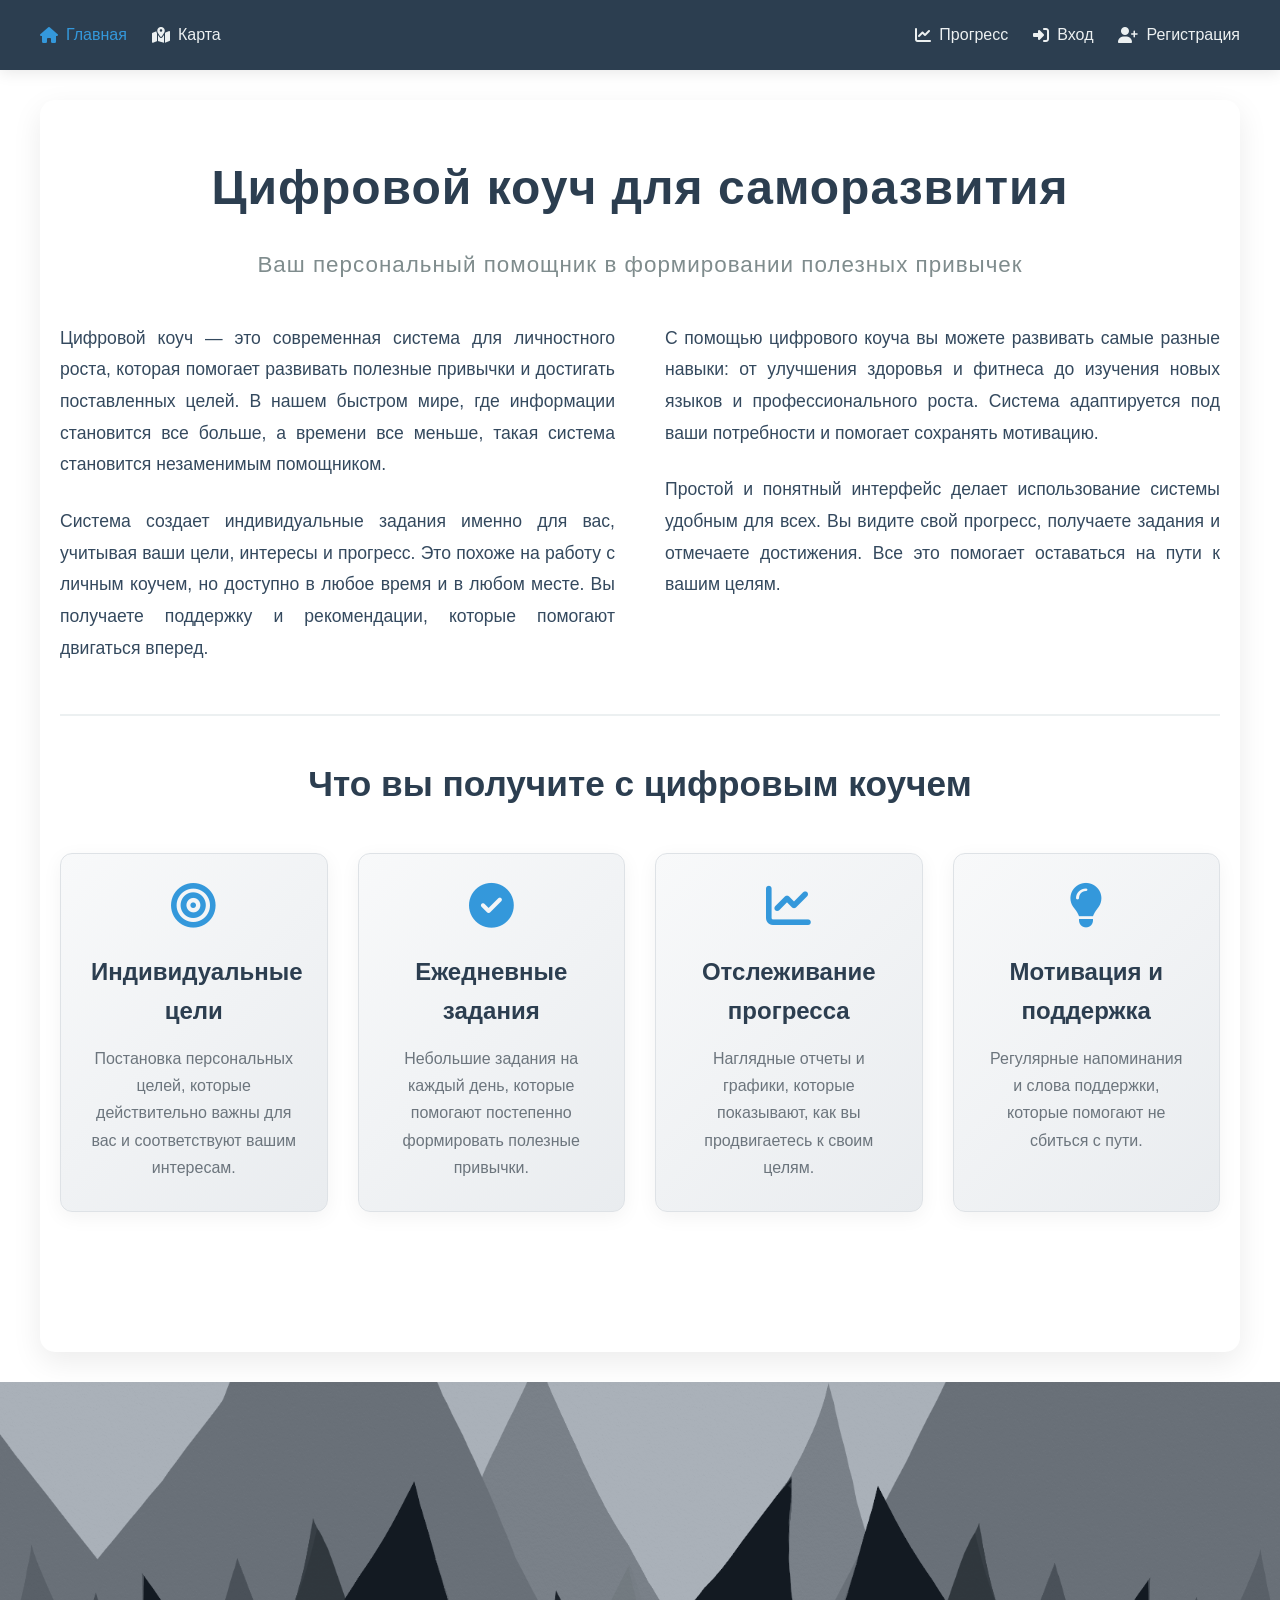
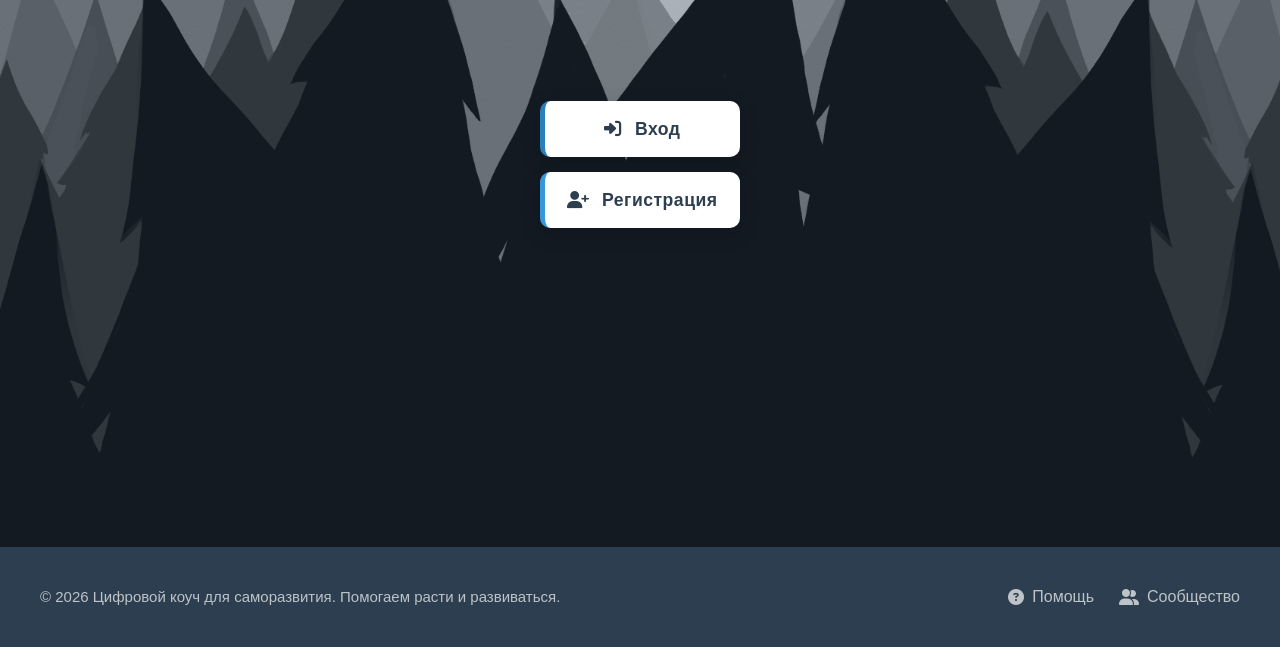
==== index.html @ 69371a03 "Add files via upload ну теперь работает наверное" ====
<!DOCTYPE html>
<html lang="ru">
<head>
    <meta charset="UTF-8">
    <meta name="viewport" content="width=device-width, initial-scale=1.0">
    <title>Цифровой коуч для саморазвития</title>
    <link rel="stylesheet" href="style.css">
    <link rel="stylesheet" href="https://cdnjs.cloudflare.com/ajax/libs/font-awesome/6.4.0/css/all.min.css">
</head>
<body>
    <header class="header">
        <nav class="nav">
            <div class="nav-left">
                <a href="index.html" class="active"><i class="fas fa-home"></i> Главная</a>
                <a href="locations.html"><i class="fas fa-map-marked-alt"></i> Карта</a>
            </div>
            <div class="nav-right" id="navRight"></div>
        </nav>
    </header>

    <main class="main-content">
        <section class="text-section">
            <h1 class="title">Цифровой коуч для саморазвития</h1>
            <p class="subtitle">Ваш персональный помощник в формировании полезных привычек</p>
            
            <div class="text-content">
                <p>Цифровой коуч — это современная система для личностного роста, которая помогает развивать полезные привычки и достигать поставленных целей. В нашем быстром мире, где информации становится все больше, а времени все меньше, такая система становится незаменимым помощником.</p>
                <p>Система создает индивидуальные задания именно для вас, учитывая ваши цели, интересы и прогресс. Это похоже на работу с личным коучем, но доступно в любое время и в любом месте. Вы получаете поддержку и рекомендации, которые помогают двигаться вперед.</p>
                <p>С помощью цифрового коуча вы можете развивать самые разные навыки: от улучшения здоровья и фитнеса до изучения новых языков и профессионального роста. Система адаптируется под ваши потребности и помогает сохранять мотивацию.</p>
                <p>Простой и понятный интерфейс делает использование системы удобным для всех. Вы видите свой прогресс, получаете задания и отмечаете достижения. Все это помогает оставаться на пути к вашим целям.</p>
            </div>
        </section>
        
        <section class="additional-section">
            <h2>Что вы получите с цифровым коучем</h2>
            <div class="features-grid">
                <div class="feature">
                    <i class="fas fa-bullseye"></i>
                    <h3>Индивидуальные цели</h3>
                    <p>Постановка персональных целей, которые действительно важны для вас и соответствуют вашим интересам.</p>
                </div>
                <div class="feature">
                    <i class="fas fa-check-circle"></i>
                    <h3>Ежедневные задания</h3>
                    <p>Небольшие задания на каждый день, которые помогают постепенно формировать полезные привычки.</p>
                </div>
                <div class="feature">
                    <i class="fas fa-chart-line"></i>
                    <h3>Отслеживание прогресса</h3>
                    <p>Наглядные отчеты и графики, которые показывают, как вы продвигаетесь к своим целям.</p>
                </div>
                <div class="feature">
                    <i class="fas fa-lightbulb"></i>
                    <h3>Мотивация и поддержка</h3>
                    <p>Регулярные напоминания и слова поддержки, которые помогают не сбиться с пути.</p>
                </div>
            </div>
        </section>
    </main>

    <div class="full-image" id="fullImage">
        <div class="image-overlay"></div>
        <div class="auth-buttons">
            <a href="login.html" id="loginBtn" class="auth-btn login-btn">
                <i class="fas fa-sign-in-alt"></i> Вход
            </a>
            <a href="register.html" id="registerBtn" class="auth-btn register-btn">
                <i class="fas fa-user-plus"></i> Регистрация
            </a>
        </div>
    </div>

    <footer class="footer">
        <div class="footer-content">
            <div class="footer-left">
                <span>© 2026 Цифровой коуч для саморазвития. Помогаем расти и развиваться.</span>
            </div>
            <div class="footer-right">
                <a href="#"><i class="fas fa-question-circle"></i> Помощь</a>
                <a href="#"><i class="fas fa-user-friends"></i> Сообщество</a>
            </div>
        </div>
    </footer>

    <script src="script.js"></script>
</body>
</html>
---- style.css ----
/* Общие стили */
* {
    margin: 0;
    padding: 0;
    box-sizing: border-box;
    font-family: 'Segoe UI', Tahoma, Geneva, Verdana, sans-serif;
}

body {
    color: #333;
    line-height: 1.6;
    overflow-x: hidden;
    min-height: 100vh;
    display: flex;
    flex-direction: column;
}

/* Шапка */
.header {
    background-color: #2c3e50;
    color: white;
    padding: 0 20px;
    height: 70px;
    box-shadow: 0 2px 15px rgba(0, 0, 0, 0.1);
    position: relative;
    z-index: 100;
}

.nav {
    display: flex;
    justify-content: space-between;
    align-items: center;
    height: 100%;
    max-width: 1200px;
    margin: 0 auto;
}

.nav-left, .nav-right {
    display: flex;
    gap: 25px;
}

.nav a {
    color: #ecf0f1;
    text-decoration: none;
    font-size: 16px;
    transition: color 0.3s;
    display: flex;
    align-items: center;
    gap: 8px;
}

.nav a:hover {
    color: #3498db;
}

.nav a.active {
    color: #3498db;
}

/* Основной контент */
.main-content {
    padding: 50px 20px;
    max-width: 1200px;
    margin: 0 auto;
    background-color: white;
    border-radius: 15px;
    box-shadow: 0 10px 30px rgba(0, 0, 0, 0.08);
    margin-top: 30px;
    margin-bottom: 30px;
    position: relative;
    z-index: 10;
    flex: 1 0 auto;
}

.text-section {
    text-align: center;
    margin-bottom: 50px;
}

.title {
    font-size: 3rem;
    color: #2c3e50;
    margin-bottom: 20px;
    letter-spacing: 1px;
}

.subtitle {
    font-size: 1.4rem;
    color: #7f8c8d;
    margin-bottom: 40px;
    font-weight: 300;
    letter-spacing: 1px;
}

.text-content {
    text-align: left;
    column-count: 2;
    column-gap: 50px;
    line-height: 1.8;
}

.text-content p {
    margin-bottom: 25px;
    font-size: 1.1rem;
    color: #34495e;
    text-align: justify;
}

/* Дополнительный раздел */
.additional-section {
    padding: 40px 0;
    border-top: 2px solid #ecf0f1;
}

.additional-section h2 {
    font-size: 2.2rem;
    color: #2c3e50;
    margin-bottom: 40px;
    text-align: center;
}

.features-grid {
    display: grid;
    grid-template-columns: repeat(auto-fit, minmax(250px, 1fr));
    gap: 30px;
    margin-bottom: 50px;
}

.feature {
    background: linear-gradient(135deg, #f8f9fa 0%, #e9ecef 100%);
    padding: 30px;
    border-radius: 12px;
    text-align: center;
    box-shadow: 0 5px 20px rgba(0, 0, 0, 0.05);
    transition: all 0.3s ease;
    border: 1px solid #dee2e6;
}

.feature:hover {
    transform: translateY(-8px);
    box-shadow: 0 12px 30px rgba(0, 0, 0, 0.1);
    border-color: #3498db;
}

.feature i {
    font-size: 2.8rem;
    color: #3498db;
    margin-bottom: 25px;
}

.feature h3 {
    font-size: 1.5rem;
    color: #2c3e50;
    margin-bottom: 15px;
}

.feature p {
    color: #6c757d;
    line-height: 1.7;
}

/* Изображение */
.full-image {
    height: 85vh;
    min-height: 600px;
    margin-top: 0;
    background-size: cover;
    background-position: center;
    background-repeat: no-repeat;
    position: relative;
    display: flex;
    justify-content: center;
    align-items: center;
    flex: 0 0 auto;
    transition: opacity 0.5s ease, filter 0.3s ease;
}

.image-overlay {
    position: absolute;
    top: 0;
    left: 0;
    width: 100%;
    height: 100%;
    background: rgba(44, 62, 80, 0.4);
}

/* Кнопки авторизации */
.auth-buttons {
    position: relative;
    z-index: 20;
    display: flex;
    flex-direction: column;
    gap: 15px;
    align-items: center;
    padding: 20px;
}

.auth-buttons a {
    text-decoration: none;
    display: flex;
    align-items: center;
    justify-content: center;
}

.auth-btn {
    padding: 14px 40px;
    font-size: 1.1rem;
    font-weight: 600;
    border: none;
    border-radius: 10px;
    cursor: pointer;
    transition: all 0.3s ease;
    display: flex;
    align-items: center;
    justify-content: center;
    gap: 12px;
    width: 200px;
    background-color: white;
    color: #2c3e50;
    box-shadow: 0 6px 20px rgba(0, 0, 0, 0.15);
    letter-spacing: 0.5px;
    text-decoration: none;
}

.auth-btn:hover {
    transform: translateY(-5px);
    box-shadow: 0 10px 25px rgba(0, 0, 0, 0.2);
    background-color: #f8f9fa;
}

.auth-btn:active {
    transform: translateY(-2px);
}

.auth-btn i {
    font-size: 1.1rem;
}

.login-btn {
    border-left: 5px solid #2980b9;
}

.register-btn {
    border-left: 5px solid #3498db;
}

/* Подвал */
.footer {
    background-color: #2c3e50;
    color: #ecf0f1;
    padding: 25px 20px;
    min-height: 100px;
    display: flex;
    align-items: center;
    flex-shrink: 0;
    width: 100%;
    margin-top: auto;
}

.footer-content {
    display: flex;
    justify-content: space-between;
    align-items: center;
    max-width: 1200px;
    width: 100%;
    margin: 0 auto;
}

.footer-left span {
    font-size: 15px;
    color: #bdc3c7;
}

.footer-right {
    display: flex;
    gap: 25px;
}

.footer-right a {
    color: #bdc3c7;
    font-size: 16px;
    text-decoration: none;
    transition: color 0.3s;
    display: flex;
    align-items: center;
    gap: 8px;
}

.footer-right a:hover {
    color: #3498db;
}

/* Адаптивность */
@media (max-width: 768px) {
    body {
        min-height: 100vh;
    }
    
    .text-content {
        column-count: 1;
    }
    
    .title {
        font-size: 2.2rem;
    }
    
    .subtitle {
        font-size: 1.2rem;
    }
    
    .main-content {
        padding: 30px 15px;
        margin-top: 20px;
        margin-bottom: 20px;
    }
    
    .auth-btn {
        width: 180px;
        padding: 12px 30px;
    }
    
    .nav-left, .nav-right {
        gap: 15px;
    }
    
    .nav a span {
        display: none;
    }
    
    .nav a i {
        font-size: 18px;
    }
    
    .full-image {
        height: 70vh;
        min-height: 500px;
    }
    
    .features-grid {
        grid-template-columns: 1fr;
        gap: 20px;
    }
    
    .additional-section h2 {
        font-size: 1.8rem;
    }
    
    .footer-right {
        display: none;
    }
    
    .footer-content {
        justify-content: center;
        text-align: center;
    }
    
    .footer {
        padding: 20px 15px;
        min-height: 80px;
    }
}

@media (max-width: 480px) {
    .full-image {
        height: 60vh;
        min-height: 400px;
    }
    
    .footer {
        min-height: 70px;
        padding: 15px 10px;
    }
    
    .auth-buttons {
        gap: 12px;
    }
    
    .title {
        font-size: 1.9rem;
    }
    
    .subtitle {
        font-size: 1.1rem;
    }
}

/* Дополнительные стили для карты и навигации */
.nav-left a i.fa-map-marked-alt {
    color: inherit;
}

.map-preview {
    text-align: center;
    margin: 40px 0;
}

.map-preview img {
    max-width: 100%;
    border-radius: 15px;
    box-shadow: 0 10px 30px rgba(0, 0, 0, 0.1);
    border: 3px solid white;
}

.location-btn {
    display: inline-flex;
    align-items: center;
    justify-content: center;
    gap: 10px;
    padding: 12px 25px;
    background: linear-gradient(to right, #27ae60, #2ecc71);
    color: white;
    text-decoration: none;
    border-radius: 30px;
    font-weight: 600;
    transition: all 0.3s ease;
    border: none;
    cursor: pointer;
    box-shadow: 0 5px 15px rgba(46, 204, 113, 0.3);
}

.location-btn:hover {
    transform: translateY(-3px);
    box-shadow: 0 8px 25px rgba(46, 204, 113, 0.4);
}

.location-btn i {
    font-size: 1.1rem;
}
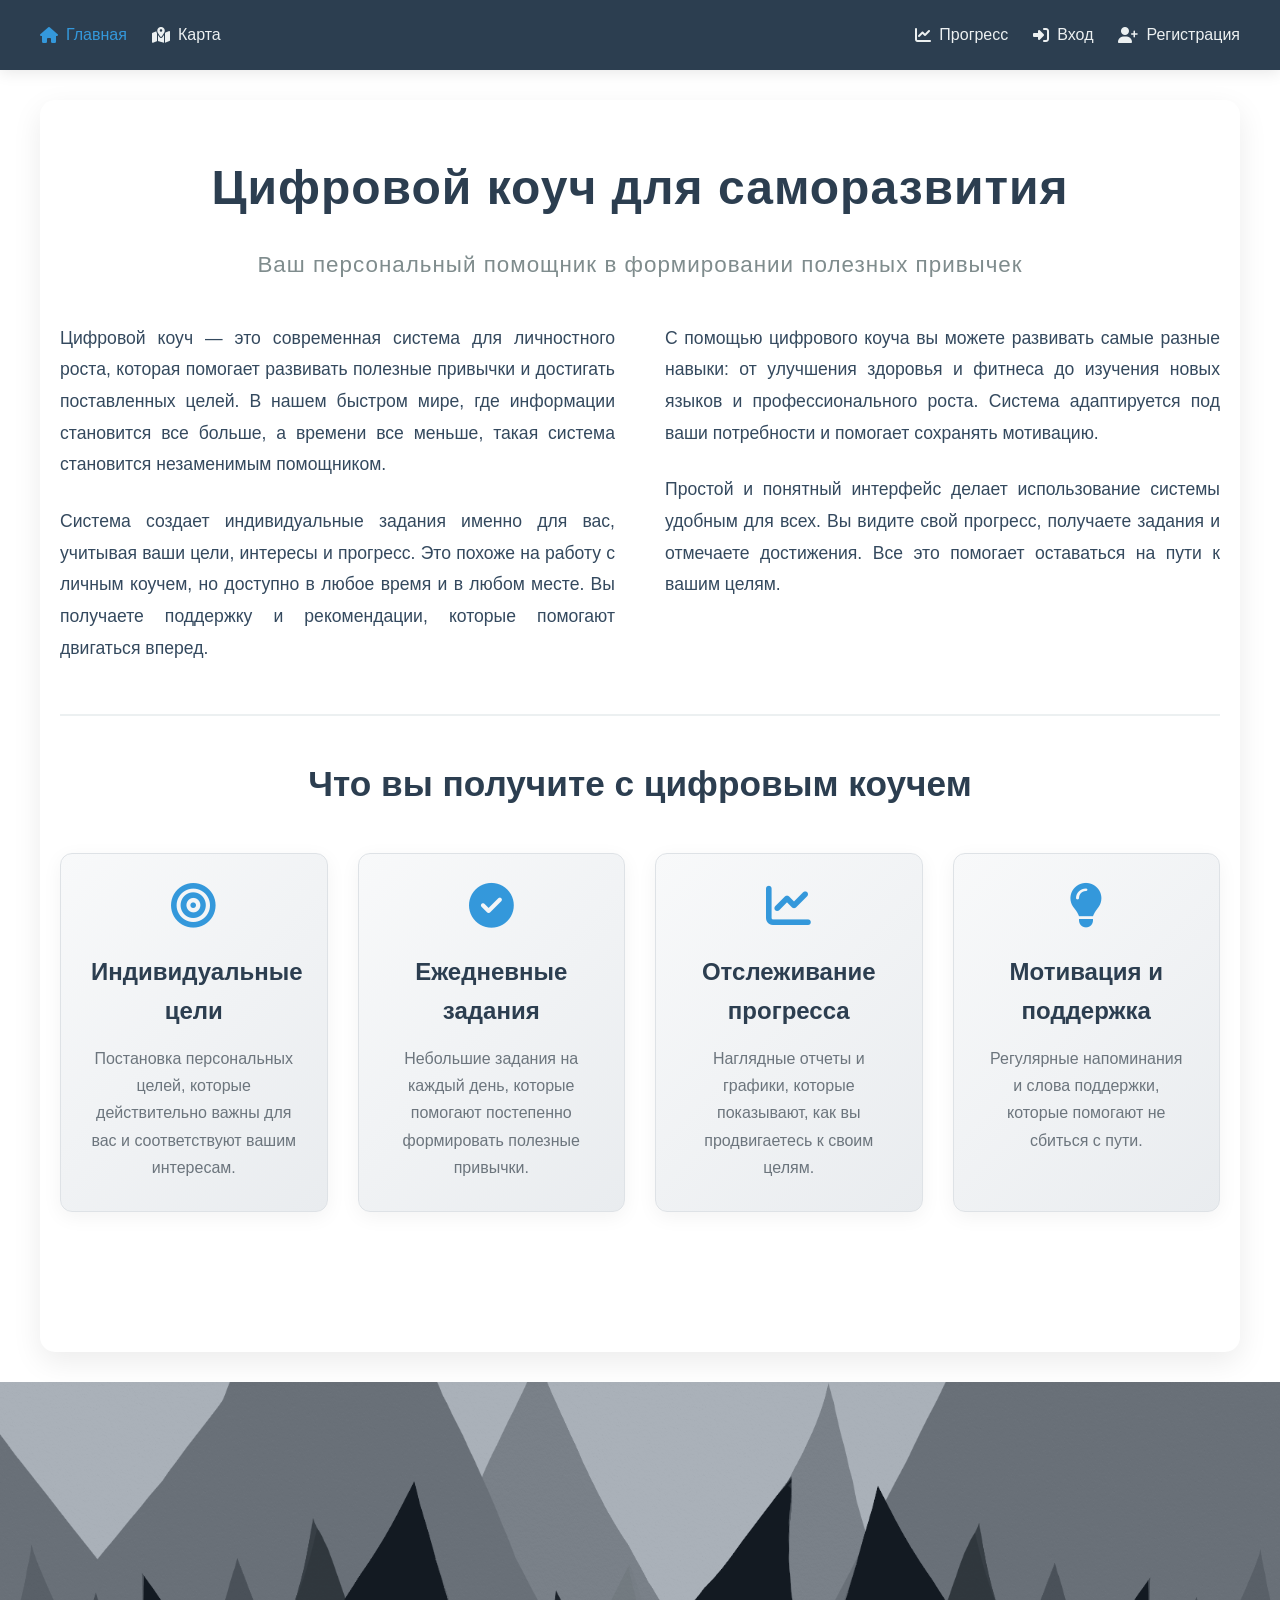
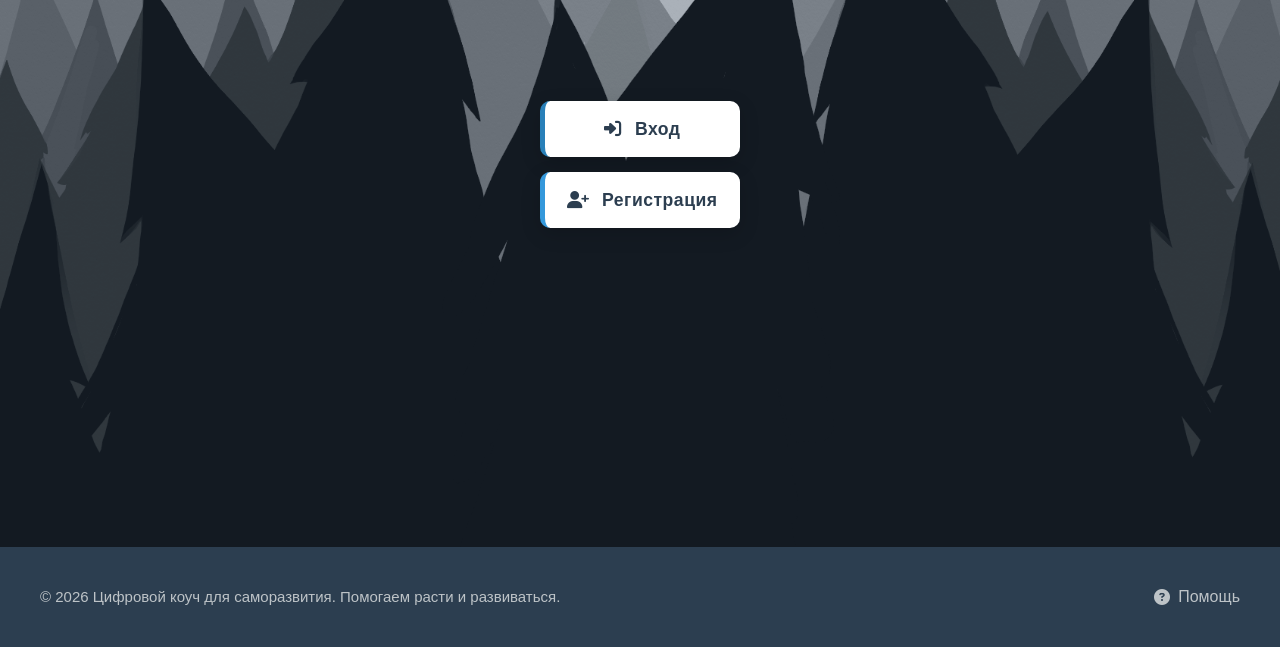
==== commit 0b4b5474: "Update index.html" ====
--- a/index.html
+++ b/index.html
@@ -77,11 +77,11 @@
             </div>
             <div class="footer-right">
                 <a href="#"><i class="fas fa-question-circle"></i> Помощь</a>
-                <a href="#"><i class="fas fa-user-friends"></i> Сообщество</a>
             </div>
         </div>
     </footer>
 
     <script src="script.js"></script>
 </body>
-</html>+
+</html>
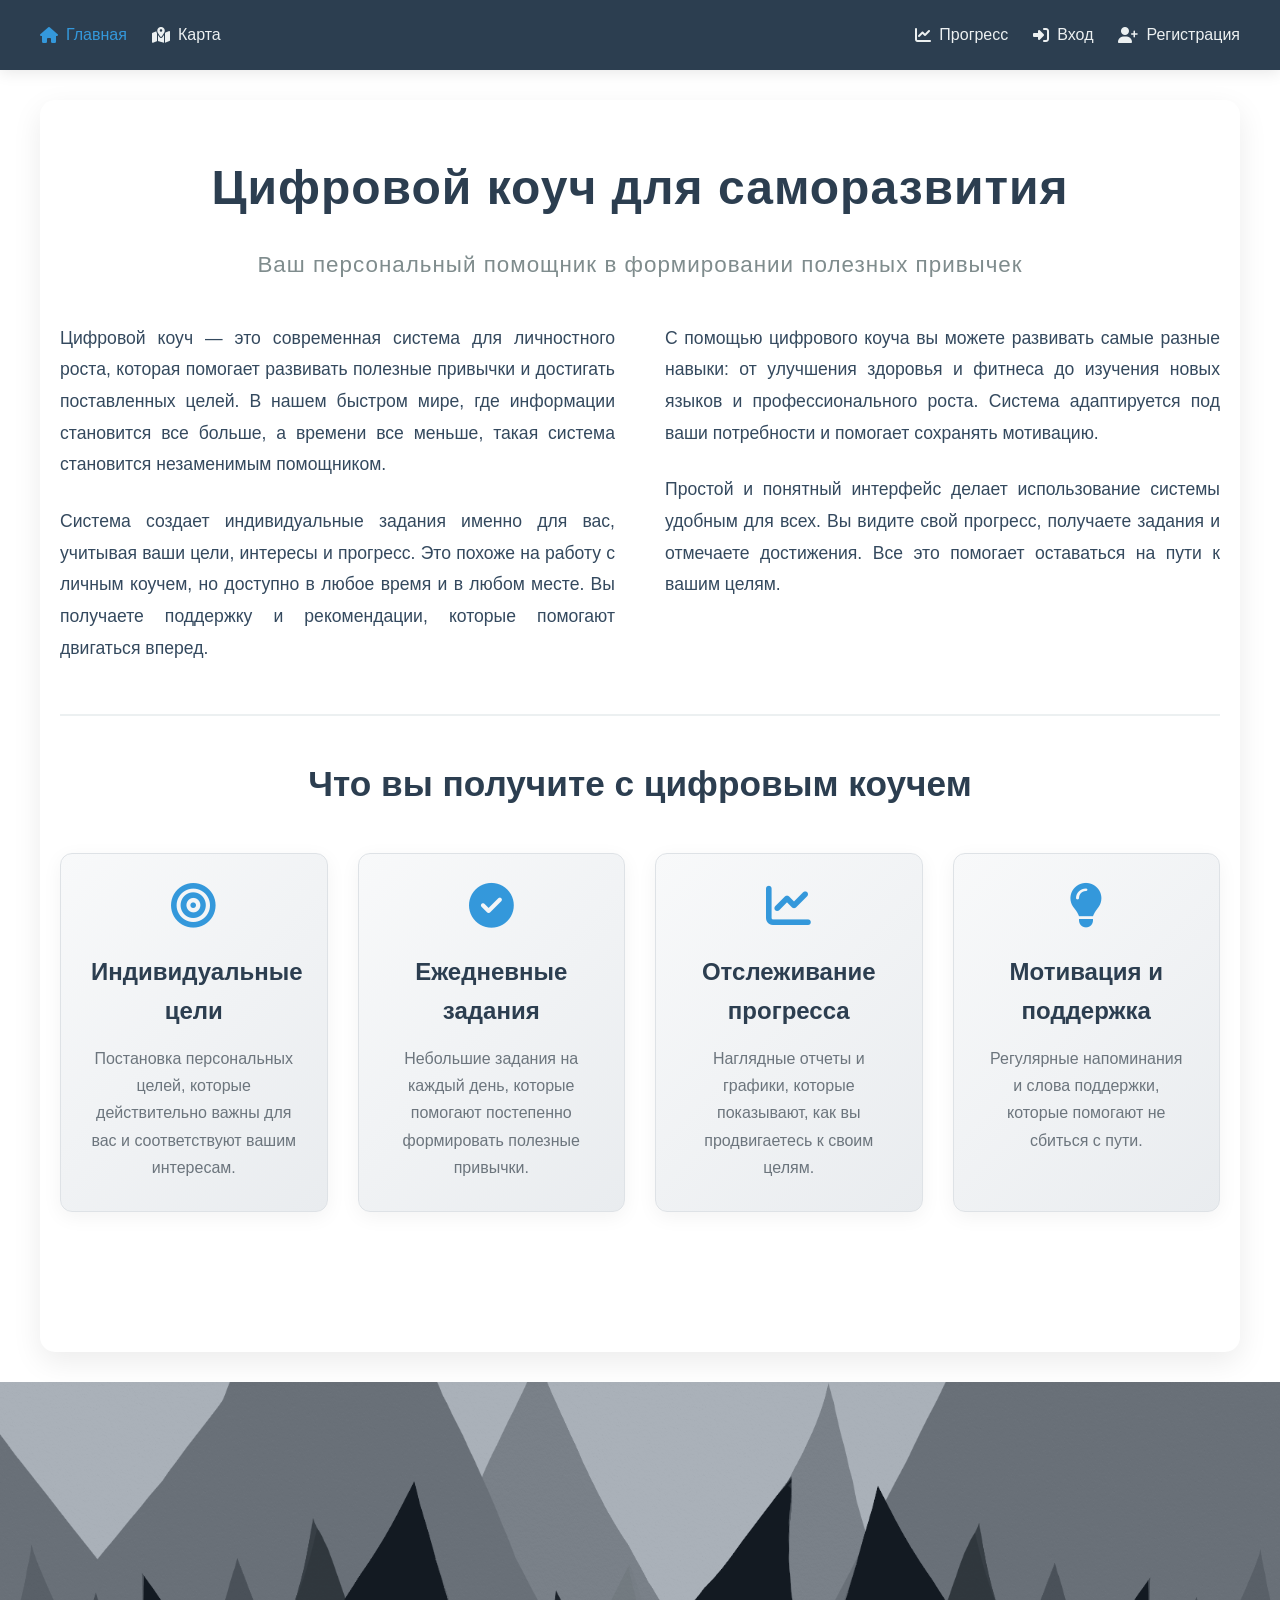
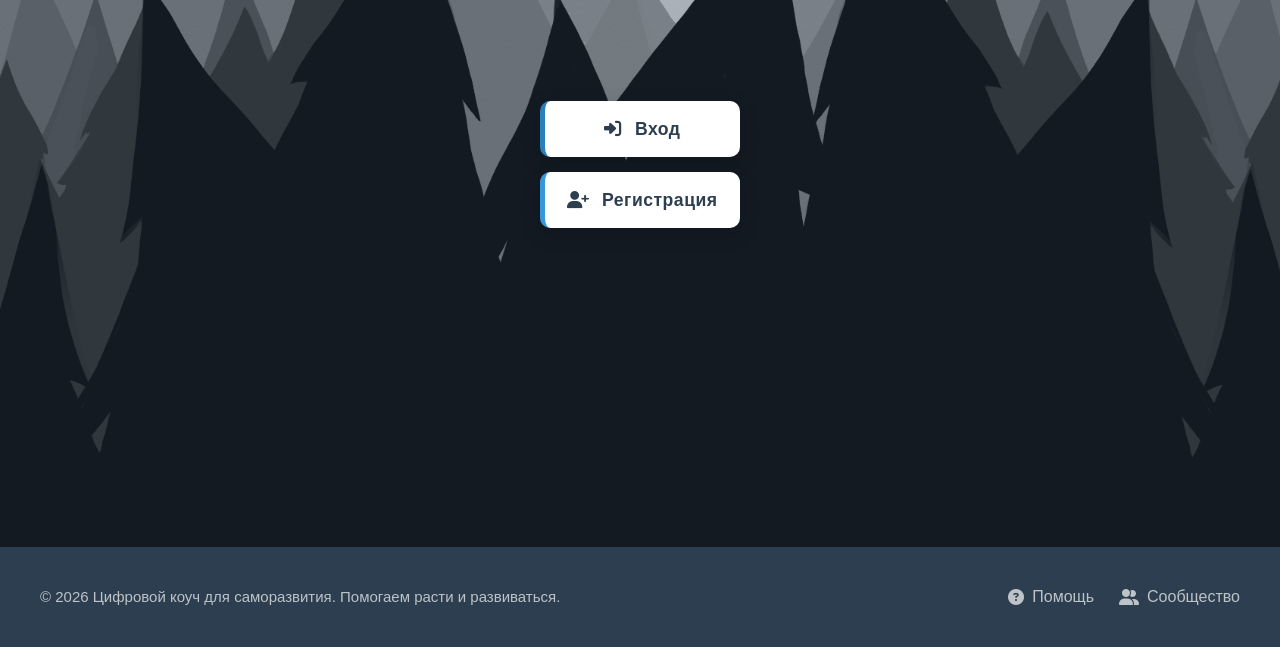
==== commit ffc6bb4e: "Update index.html" ====
--- a/index.html
+++ b/index.html
@@ -77,11 +77,49 @@
             </div>
             <div class="footer-right">
                 <a href="#"><i class="fas fa-question-circle"></i> Помощь</a>
+                <a href="#"><i class="fas fa-user-friends"></i> Сообщество</a>
             </div>
         </div>
     </footer>
 
     <script src="script.js"></script>
+    
+    <!-- Скрипт для скрытия фона и кнопок у авторизованных пользователей -->
+    <script>
+        document.addEventListener('DOMContentLoaded', function() {
+            const token = localStorage.getItem('token');
+            const fullImage = document.getElementById('fullImage');
+            const authButtons = document.querySelector('.auth-buttons');
+            
+            if (token) {
+                // Скрываем блок с фоном и кнопками
+                if (fullImage) fullImage.style.display = 'none';
+                
+                // Добавляем приветственное сообщение
+                const mainContent = document.querySelector('.main-content');
+                if (mainContent) {
+                    // Проверим, не добавлено ли уже сообщение (чтобы не дублировать)
+                    if (!document.querySelector('.welcome-message')) {
+                        const welcomeDiv = document.createElement('div');
+                        welcomeDiv.className = 'welcome-message';
+                        welcomeDiv.style.textAlign = 'center';
+                        welcomeDiv.style.marginTop = '30px';
+                        welcomeDiv.style.padding = '20px';
+                        welcomeDiv.style.backgroundColor = '#f0f8ff';
+                        welcomeDiv.style.borderRadius = '10px';
+                        welcomeDiv.style.border = '1px solid #3498db';
+                        welcomeDiv.innerHTML = `
+                            <h2 style="color: #2c3e50; margin-bottom: 10px;">С возвращением!</h2>
+                            <p style="font-size: 1.1rem;">Вы уже вошли в систему. Перейдите к <a href="locations.html" style="color: #3498db; text-decoration: none; font-weight: bold;">карте заданий</a> или в <a href="profile.html" style="color: #3498db; text-decoration: none; font-weight: bold;">профиль</a>.</p>
+                        `;
+                        mainContent.appendChild(welcomeDiv);
+                    }
+                }
+            } else {
+                // Если не залогинен – показываем фон (на случай, если был скрыт)
+                if (fullImage) fullImage.style.display = 'flex';
+            }
+        });
+    </script>
 </body>
-
 </html>
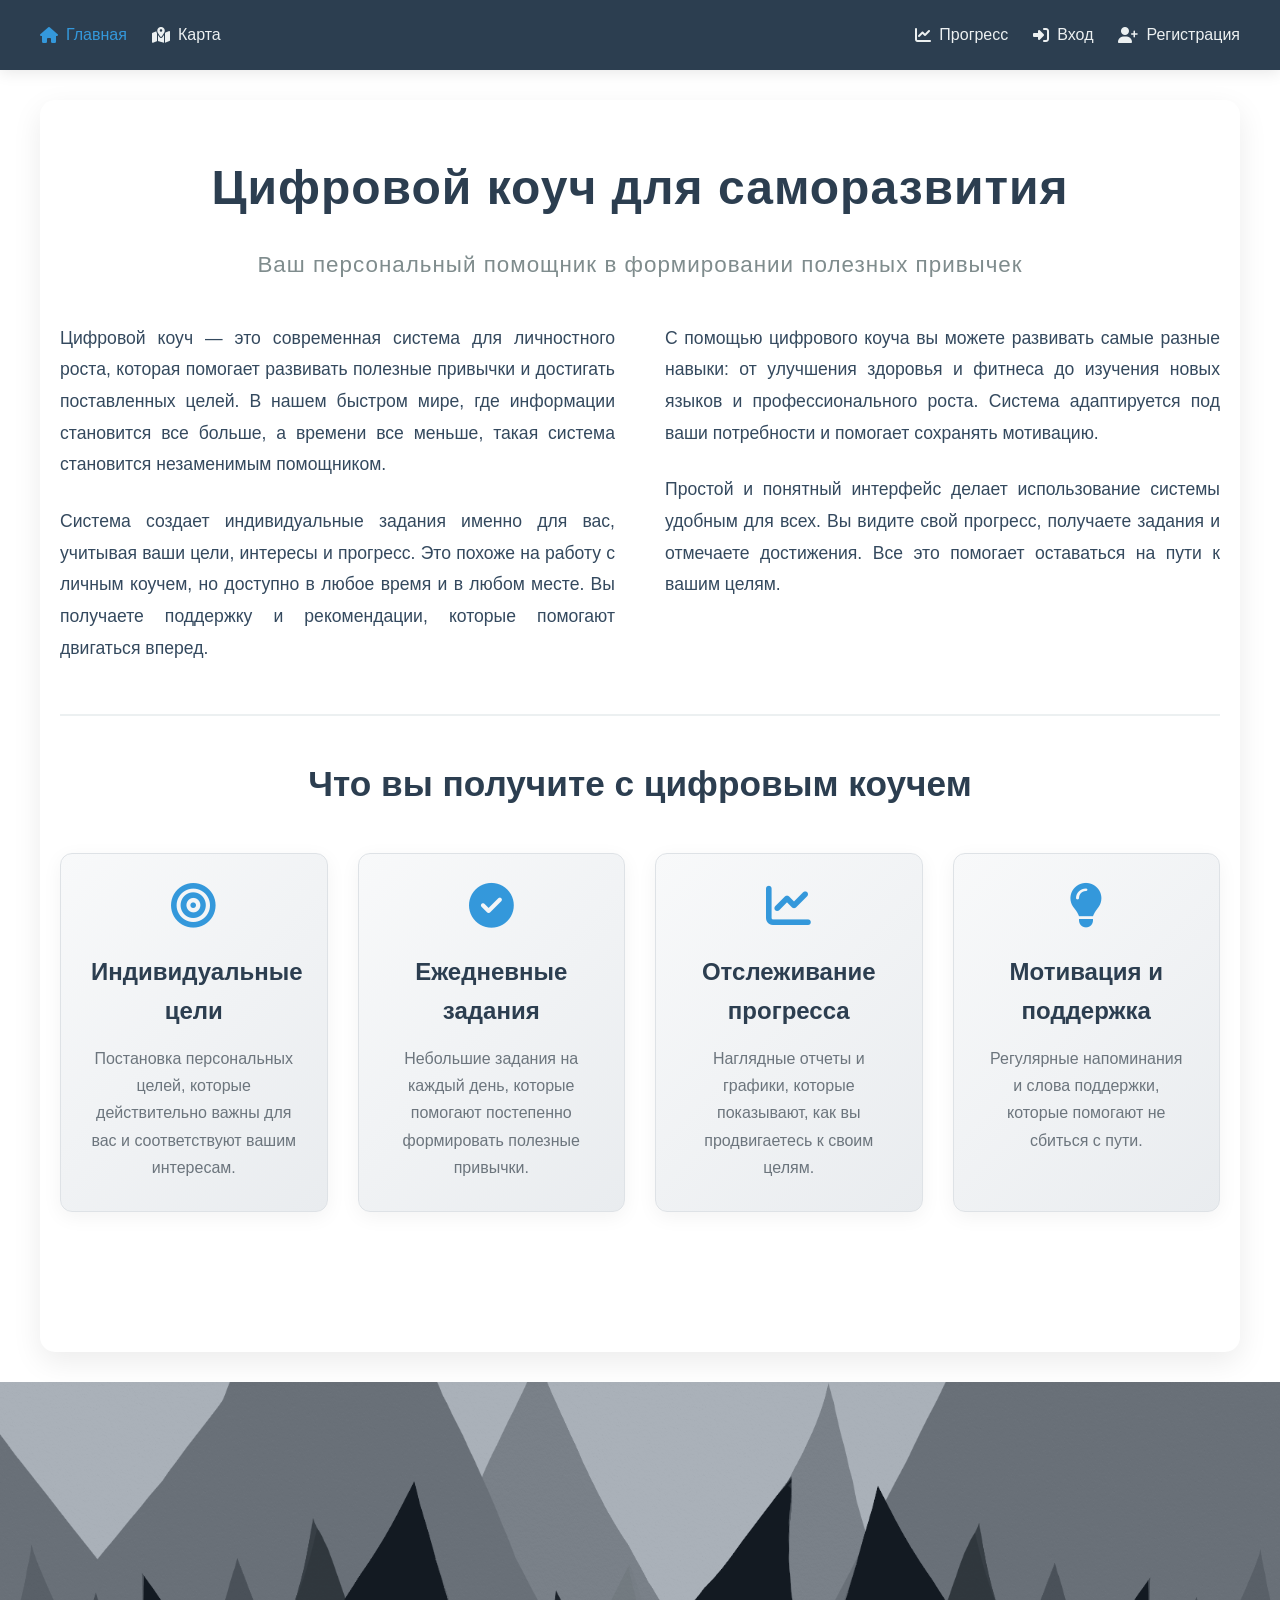
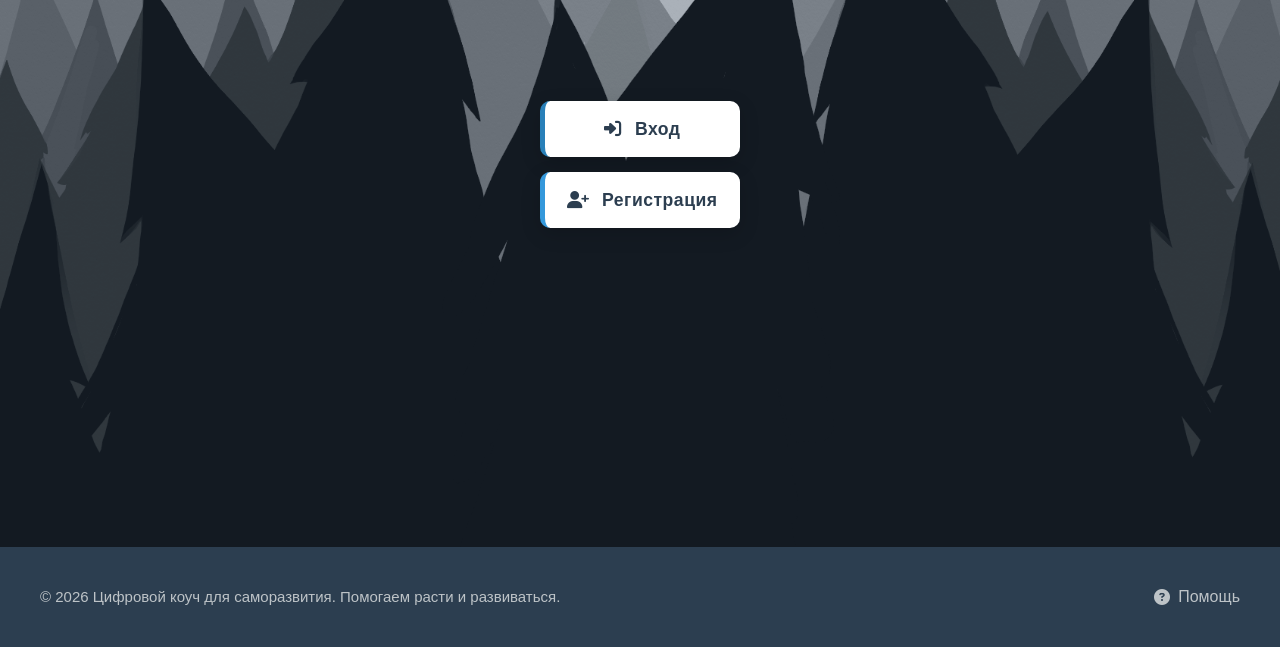
==== commit 5fabc658: "Update index.html" ====
--- a/index.html
+++ b/index.html
@@ -77,7 +77,6 @@
             </div>
             <div class="footer-right">
                 <a href="#"><i class="fas fa-question-circle"></i> Помощь</a>
-                <a href="#"><i class="fas fa-user-friends"></i> Сообщество</a>
             </div>
         </div>
     </footer>
@@ -123,3 +122,4 @@
     </script>
 </body>
 </html>
+
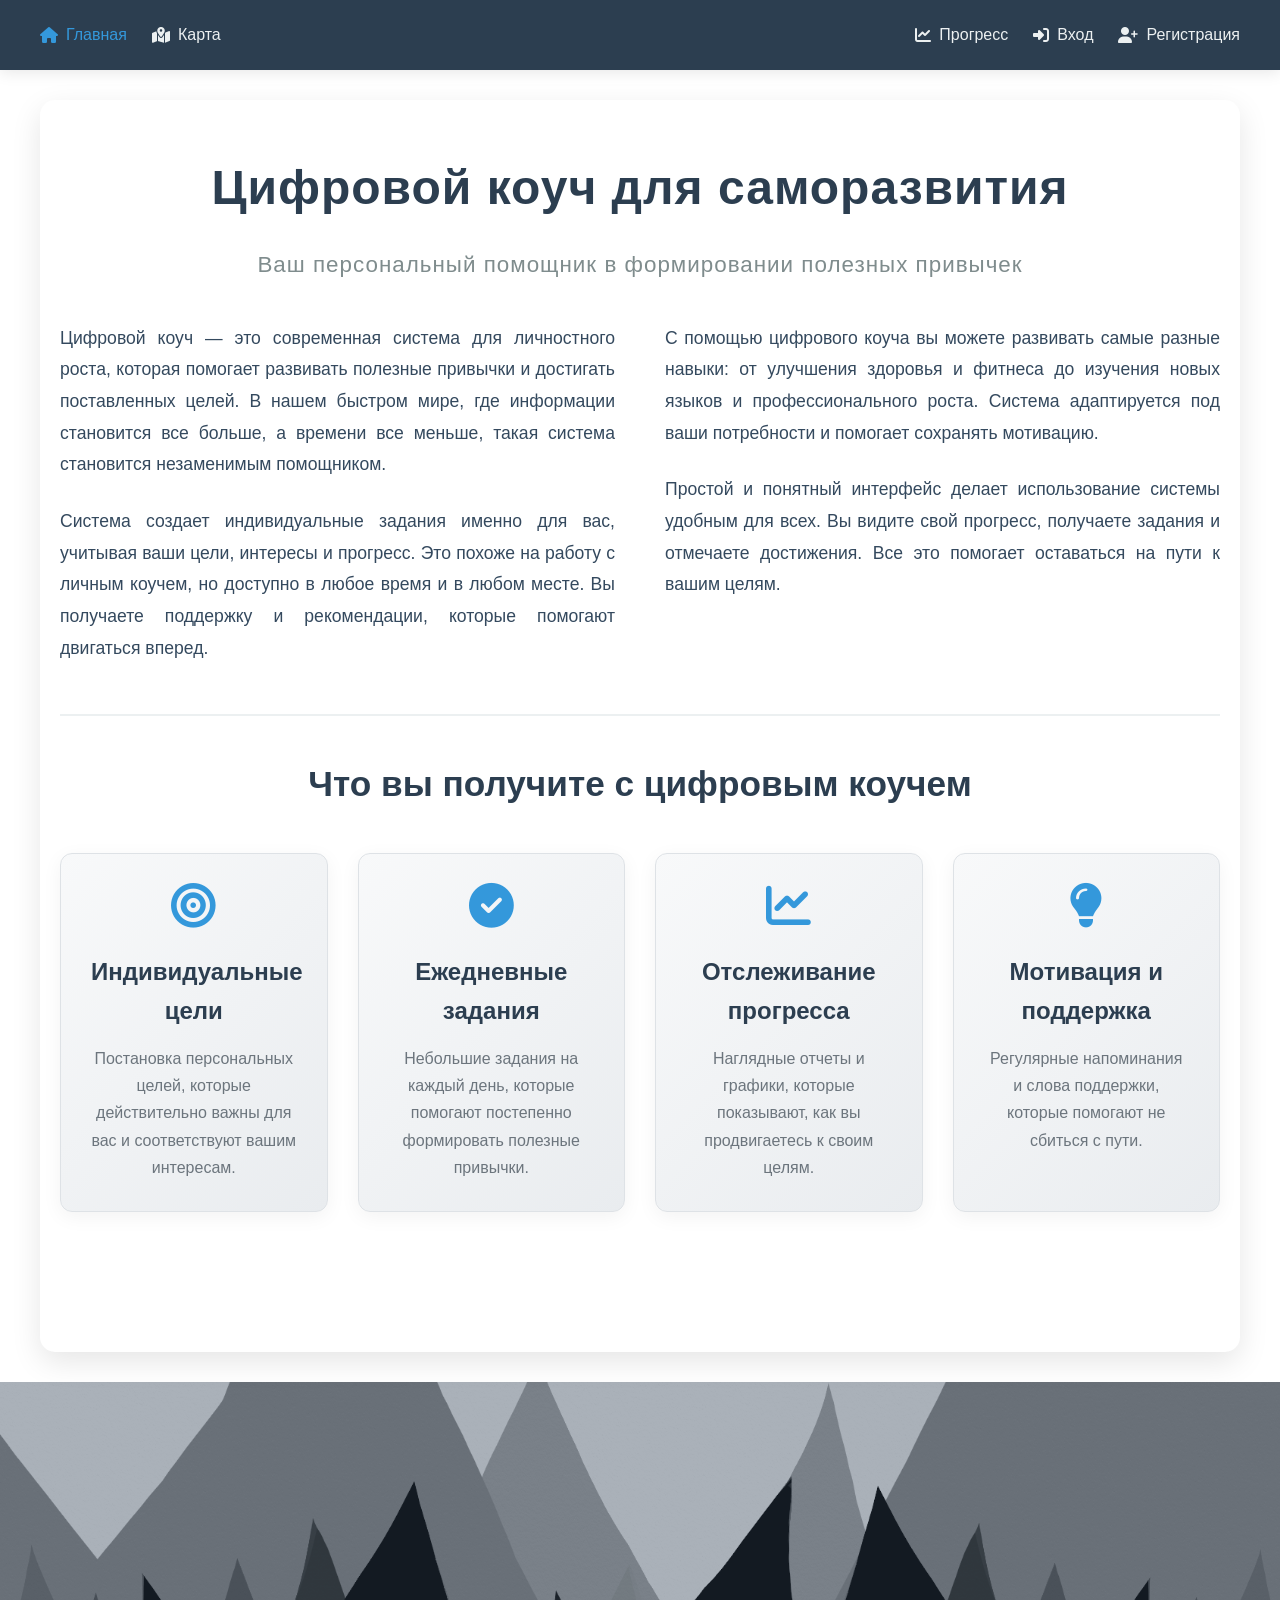
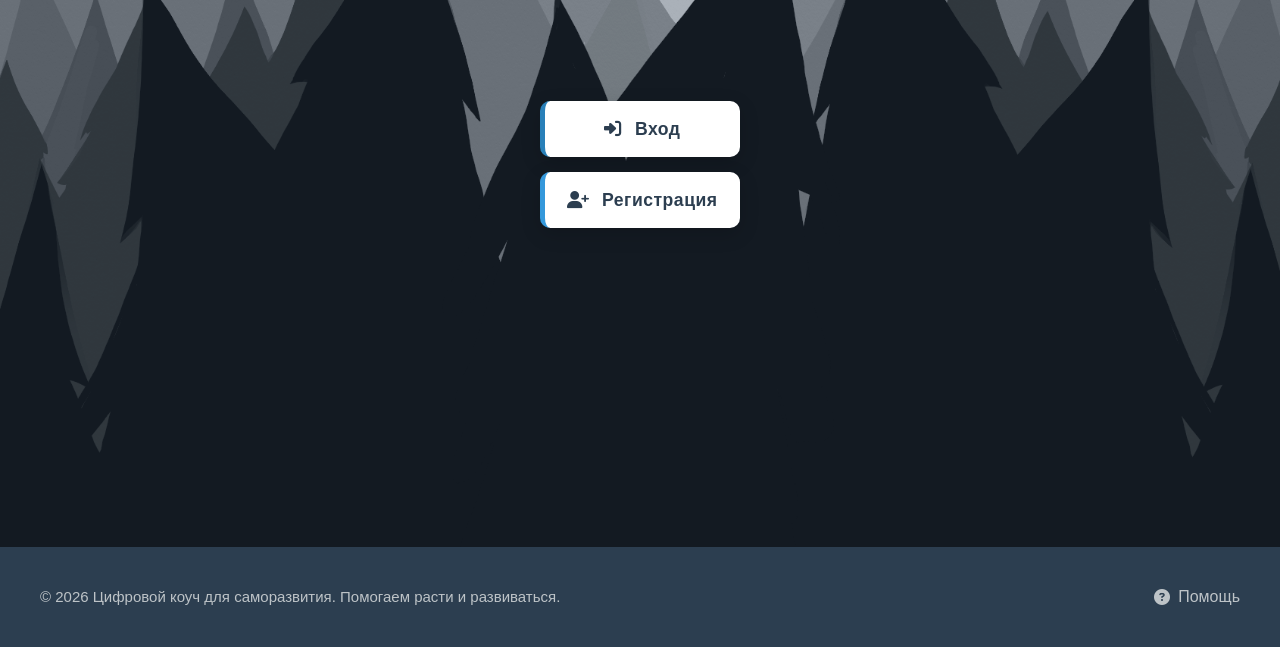
==== commit bff043b6: "Update index.html" ====
--- a/index.html
+++ b/index.html
@@ -120,6 +120,16 @@
             }
         });
     </script>
+    <script>
+        // Применить сохранённую тему при загрузке
+        (function() {
+            const savedTheme = localStorage.getItem('theme');
+            if (savedTheme === 'dark') {
+                document.body.classList.add('dark-theme');
+            }
+        })();
+    </script>
 </body>
 </html>
 
+
--- a/style.css
+++ b/style.css
@@ -107,6 +107,111 @@
     text-align: justify;
 }
 
+/* 🌗 Переменные светлой и тёмной темы */
+:root {
+    --bg-color: #ffffff;
+    --text-color: #333333;
+    --header-bg: #2c3e50;
+    --card-bg: #ffffff;
+    --card-border: #e0e0e0;
+    --primary-color: #3498db;
+    --secondary-color: #2980b9;
+    --stat-bg: #f8f9fa;
+    --footer-bg: #2c3e50;
+    --footer-text: #ecf0f1;
+    --modal-bg: #ffffff;
+    --input-border: #ddd;
+    --shadow-color: rgba(0, 0, 0, 0.1);
+    --hover-bg: #f0f0f0;
+}
+
+body.dark-theme {
+    --bg-color: #1a1a1a;
+    --text-color: #e0e0e0;
+    --header-bg: #1e1e1e;
+    --card-bg: #2d2d2d;
+    --card-border: #444444;
+    --primary-color: #4a9eff;
+    --secondary-color: #3a7bd5;
+    --stat-bg: #2d2d2d;
+    --footer-bg: #1e1e1e;
+    --footer-text: #b0b0b0;
+    --modal-bg: #2d2d2d;
+    --input-border: #555555;
+    --shadow-color: rgba(0, 0, 0, 0.5);
+    --hover-bg: #3d3d3d;
+}
+
+/* Применяем переменные к основным элементам */
+body {
+    background-color: var(--bg-color);
+    color: var(--text-color);
+    transition: background-color 0.3s, color 0.3s;
+}
+
+.header {
+    background-color: var(--header-bg);
+}
+
+.nav a {
+    color: var(--footer-text);
+}
+
+.nav a:hover,
+.nav a.active {
+    color: var(--primary-color);
+}
+
+.main-content {
+    background-color: var(--card-bg);
+    border-color: var(--card-border);
+    box-shadow: 0 10px 30px var(--shadow-color);
+}
+
+.section-card,
+.progress-card,
+.stat-item,
+.task-item,
+.achievement-item,
+.location-card,
+.progress-container,
+.login-container,
+.register-container,
+.profile-container {
+    background-color: var(--card-bg);
+    border-color: var(--card-border);
+    color: var(--text-color);
+}
+
+.stat-item,
+.achievement-item,
+.task-item {
+    background: var(--stat-bg);
+}
+
+.modal-content {
+    background-color: var(--modal-bg);
+    color: var(--text-color);
+}
+
+.form-control {
+    background-color: var(--card-bg);
+    color: var(--text-color);
+    border-color: var(--input-border);
+}
+
+.footer {
+    background-color: var(--footer-bg);
+    color: var(--footer-text);
+}
+
+.footer-right a {
+    color: var(--footer-text);
+}
+
+.footer-right a:hover {
+    color: var(--primary-color);
+}
 /* Дополнительный раздел */
 .additional-section {
     padding: 40px 0;
@@ -426,4 +531,54 @@
 
 .location-btn i {
     font-size: 1.1rem;
-}+
+}
+/* Стили переключателя темы */
+.switch {
+    position: relative;
+    display: inline-block;
+    width: 60px;
+    height: 34px;
+}
+
+.switch input {
+    opacity: 0;
+    width: 0;
+    height: 0;
+}
+
+.slider {
+    position: absolute;
+    cursor: pointer;
+    top: 0;
+    left: 0;
+    right: 0;
+    bottom: 0;
+    background-color: #ccc;
+    transition: .4s;
+    border-radius: 34px;
+}
+
+.slider:before {
+    position: absolute;
+    content: "";
+    height: 26px;
+    width: 26px;
+    left: 4px;
+    bottom: 4px;
+    background-color: white;
+    transition: .4s;
+    border-radius: 50%;
+}
+
+input:checked + .slider {
+    background-color: #2196F3;
+}
+
+input:focus + .slider {
+    box-shadow: 0 0 1px #2196F3;
+}
+
+input:checked + .slider:before {
+    transform: translateX(26px);
+}
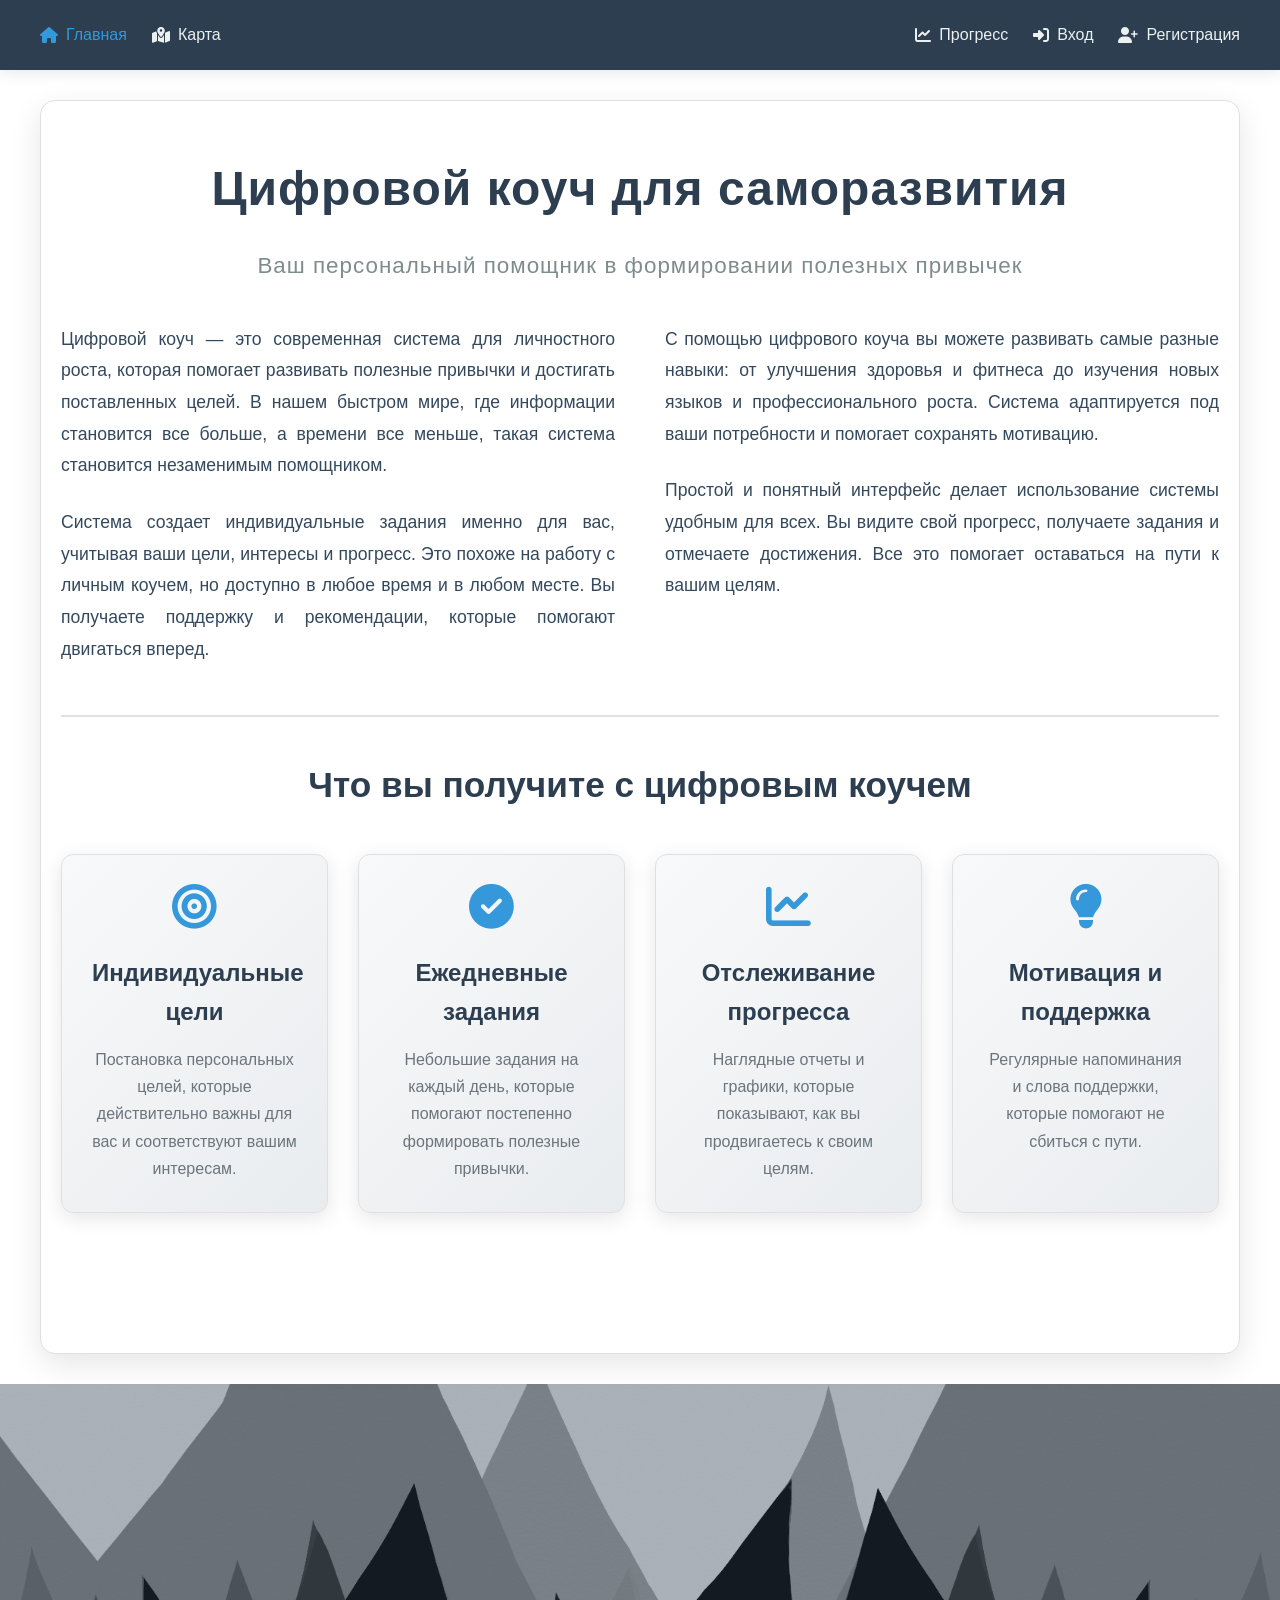
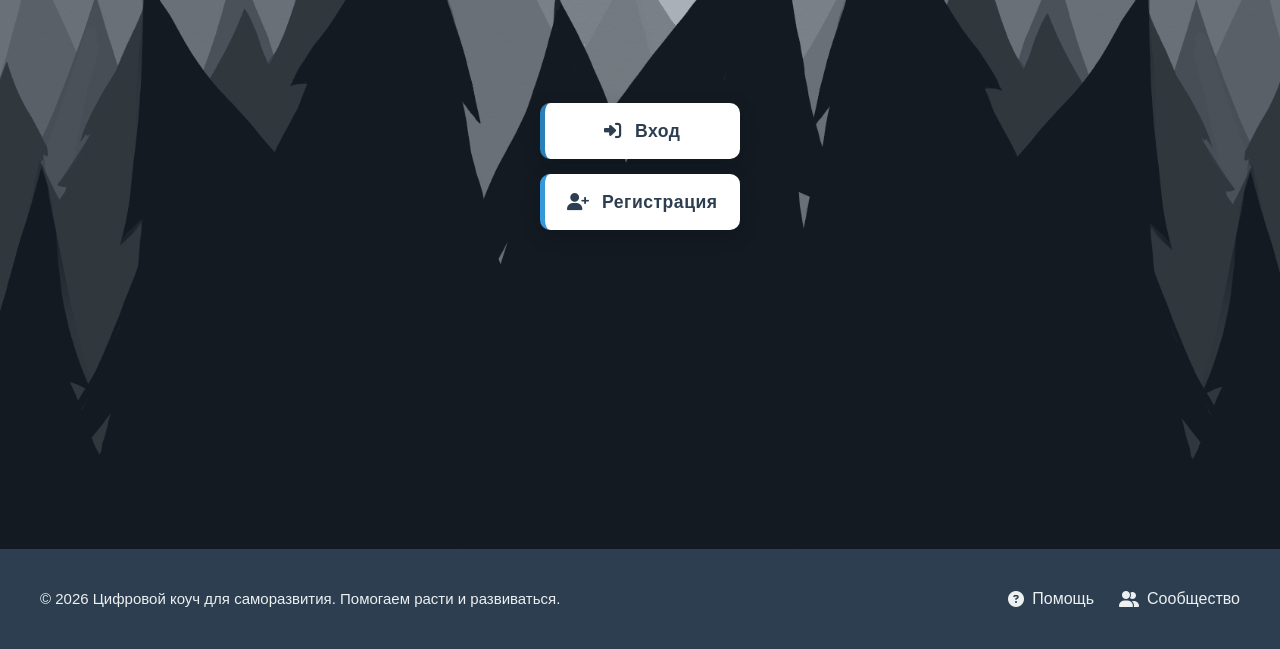
==== commit 3375ad45: "Update index.html" ====
--- a/index.html
+++ b/index.html
@@ -6,6 +6,419 @@
     <title>Цифровой коуч для саморазвития</title>
     <link rel="stylesheet" href="style.css">
     <link rel="stylesheet" href="https://cdnjs.cloudflare.com/ajax/libs/font-awesome/6.4.0/css/all.min.css">
+    <style>
+        /* 🌗 Переменные светлой и тёмной темы */
+        :root {
+            --bg-color: #ffffff;
+            --text-color: #333333;
+            --header-bg: #2c3e50;
+            --card-bg: #ffffff;
+            --card-border: #e0e0e0;
+            --primary-color: #3498db;
+            --secondary-color: #2980b9;
+            --stat-bg: #f8f9fa;
+            --footer-bg: #2c3e50;
+            --footer-text: #ecf0f1;
+            --modal-bg: #ffffff;
+            --input-border: #ddd;
+            --shadow-color: rgba(0, 0, 0, 0.1);
+            --hover-bg: #f0f0f0;
+            --feature-bg: linear-gradient(135deg, #f8f9fa 0%, #e9ecef 100%);
+            --feature-text: #6c757d;
+            --title-color: #2c3e50;
+            --subtitle-color: #7f8c8d;
+            --text-content-color: #34495e;
+        }
+
+        body.dark-theme {
+            --bg-color: #1a1a1a;
+            --text-color: #e0e0e0;
+            --header-bg: #1e1e1e;
+            --card-bg: #2d2d2d;
+            --card-border: #444444;
+            --primary-color: #4a9eff;
+            --secondary-color: #3a7bd5;
+            --stat-bg: #2d2d2d;
+            --footer-bg: #1e1e1e;
+            --footer-text: #b0b0b0;
+            --modal-bg: #2d2d2d;
+            --input-border: #555555;
+            --shadow-color: rgba(0, 0, 0, 0.5);
+            --hover-bg: #3d3d3d;
+            --feature-bg: linear-gradient(135deg, #2d2d2d 0%, #3d3d3d 100%);
+            --feature-text: #b0b0b0;
+            --title-color: #ffffff;
+            --subtitle-color: #b0b0b0;
+            --text-content-color: #cccccc;
+        }
+
+        /* Применяем переменные */
+        body {
+            background-color: var(--bg-color);
+            color: var(--text-color);
+            transition: background-color 0.3s, color 0.3s;
+            min-height: 100vh;
+            display: flex;
+            flex-direction: column;
+            margin: 0;
+        }
+
+        .header {
+            background-color: var(--header-bg);
+            padding: 0 20px;
+            height: 70px;
+            box-shadow: 0 2px 15px rgba(0, 0, 0, 0.1);
+        }
+
+        .nav {
+            display: flex;
+            justify-content: space-between;
+            align-items: center;
+            height: 100%;
+            max-width: 1200px;
+            margin: 0 auto;
+        }
+
+        .nav-left, .nav-right {
+            display: flex;
+            gap: 25px;
+        }
+
+        .nav a {
+            color: var(--footer-text);
+            text-decoration: none;
+            font-size: 16px;
+            transition: color 0.3s;
+            display: flex;
+            align-items: center;
+            gap: 8px;
+        }
+
+        .nav a:hover,
+        .nav a.active {
+            color: var(--primary-color);
+        }
+
+        .main-content {
+            flex: 1;
+            max-width: 1200px;
+            margin: 30px auto;
+            padding: 50px 20px;
+            background-color: var(--card-bg);
+            border-radius: 15px;
+            box-shadow: 0 10px 30px var(--shadow-color);
+            border: 1px solid var(--card-border);
+            width: 100%;
+        }
+
+        .text-section {
+            text-align: center;
+            margin-bottom: 50px;
+        }
+
+        .title {
+            font-size: 3rem;
+            color: var(--title-color);
+            margin-bottom: 20px;
+            letter-spacing: 1px;
+        }
+
+        .subtitle {
+            font-size: 1.4rem;
+            color: var(--subtitle-color);
+            margin-bottom: 40px;
+            font-weight: 300;
+            letter-spacing: 1px;
+        }
+
+        .text-content {
+            text-align: left;
+            column-count: 2;
+            column-gap: 50px;
+            line-height: 1.8;
+        }
+
+        .text-content p {
+            margin-bottom: 25px;
+            font-size: 1.1rem;
+            color: var(--text-content-color);
+            text-align: justify;
+        }
+
+        .additional-section {
+            padding: 40px 0;
+            border-top: 2px solid var(--card-border);
+        }
+
+        .additional-section h2 {
+            font-size: 2.2rem;
+            color: var(--title-color);
+            margin-bottom: 40px;
+            text-align: center;
+        }
+
+        .features-grid {
+            display: grid;
+            grid-template-columns: repeat(auto-fit, minmax(250px, 1fr));
+            gap: 30px;
+            margin-bottom: 50px;
+        }
+
+        .feature {
+            background: var(--feature-bg);
+            padding: 30px;
+            border-radius: 12px;
+            text-align: center;
+            box-shadow: 0 5px 20px var(--shadow-color);
+            transition: all 0.3s ease;
+            border: 1px solid var(--card-border);
+        }
+
+        .feature:hover {
+            transform: translateY(-8px);
+            box-shadow: 0 12px 30px var(--shadow-color);
+            border-color: var(--primary-color);
+        }
+
+        .feature i {
+            font-size: 2.8rem;
+            color: var(--primary-color);
+            margin-bottom: 25px;
+        }
+
+        .feature h3 {
+            font-size: 1.5rem;
+            color: var(--title-color);
+            margin-bottom: 15px;
+        }
+
+        .feature p {
+            color: var(--feature-text);
+            line-height: 1.7;
+        }
+
+        .full-image {
+            height: 85vh;
+            min-height: 600px;
+            margin-top: 0;
+            background-size: cover;
+            background-position: center;
+            background-repeat: no-repeat;
+            position: relative;
+            display: flex;
+            justify-content: center;
+            align-items: center;
+            flex: 0 0 auto;
+            transition: opacity 0.5s ease, filter 0.3s ease;
+        }
+
+        .image-overlay {
+            position: absolute;
+            top: 0;
+            left: 0;
+            width: 100%;
+            height: 100%;
+            background: rgba(44, 62, 80, 0.4);
+        }
+
+        .auth-buttons {
+            position: relative;
+            z-index: 20;
+            display: flex;
+            flex-direction: column;
+            gap: 15px;
+            align-items: center;
+            padding: 20px;
+        }
+
+        .auth-btn {
+            padding: 14px 40px;
+            font-size: 1.1rem;
+            font-weight: 600;
+            border: none;
+            border-radius: 10px;
+            cursor: pointer;
+            transition: all 0.3s ease;
+            display: flex;
+            align-items: center;
+            justify-content: center;
+            gap: 12px;
+            width: 200px;
+            background-color: white;
+            color: #2c3e50;
+            box-shadow: 0 6px 20px rgba(0, 0, 0, 0.15);
+            letter-spacing: 0.5px;
+            text-decoration: none;
+        }
+
+        .auth-btn:hover {
+            transform: translateY(-5px);
+            box-shadow: 0 10px 25px rgba(0, 0, 0, 0.2);
+            background-color: #f8f9fa;
+        }
+
+        .auth-btn:active {
+            transform: translateY(-2px);
+        }
+
+        .auth-btn i {
+            font-size: 1.1rem;
+        }
+
+        .login-btn {
+            border-left: 5px solid #2980b9;
+        }
+
+        .register-btn {
+            border-left: 5px solid #3498db;
+        }
+
+        .welcome-message {
+            text-align: center;
+            margin-top: 30px;
+            padding: 20px;
+            background-color: var(--stat-bg);
+            border-radius: 10px;
+            border: 1px solid var(--primary-color);
+        }
+
+        .welcome-message h2 {
+            color: var(--title-color);
+            margin-bottom: 10px;
+        }
+
+        .welcome-message p {
+            font-size: 1.1rem;
+            color: var(--text-content-color);
+        }
+
+        .welcome-message a {
+            color: var(--primary-color);
+            text-decoration: none;
+            font-weight: bold;
+        }
+
+        .welcome-message a:hover {
+            text-decoration: underline;
+        }
+
+        .footer {
+            background-color: var(--footer-bg);
+            color: var(--footer-text);
+            padding: 25px 20px;
+            margin-top: auto;
+        }
+
+        .footer-content {
+            display: flex;
+            justify-content: space-between;
+            align-items: center;
+            max-width: 1200px;
+            margin: 0 auto;
+        }
+
+        .footer-left span {
+            color: var(--footer-text);
+        }
+
+        .footer-right {
+            display: flex;
+            gap: 25px;
+        }
+
+        .footer-right a {
+            color: var(--footer-text);
+            text-decoration: none;
+            font-size: 16px;
+            transition: color 0.3s;
+            display: flex;
+            align-items: center;
+            gap: 8px;
+        }
+
+        .footer-right a:hover {
+            color: var(--primary-color);
+        }
+
+        @media (max-width: 768px) {
+            .text-content {
+                column-count: 1;
+            }
+            
+            .title {
+                font-size: 2.2rem;
+            }
+            
+            .subtitle {
+                font-size: 1.2rem;
+            }
+            
+            .main-content {
+                padding: 30px 15px;
+                margin: 20px;
+            }
+            
+            .auth-btn {
+                width: 180px;
+                padding: 12px 30px;
+            }
+            
+            .nav-left, .nav-right {
+                gap: 15px;
+            }
+            
+            .nav a span {
+                display: none;
+            }
+            
+            .nav a i {
+                font-size: 18px;
+            }
+            
+            .full-image {
+                height: 70vh;
+                min-height: 500px;
+            }
+            
+            .features-grid {
+                grid-template-columns: 1fr;
+                gap: 20px;
+            }
+            
+            .additional-section h2 {
+                font-size: 1.8rem;
+            }
+            
+            .footer-content {
+                flex-direction: column;
+                gap: 15px;
+                text-align: center;
+            }
+            
+            .footer-right {
+                gap: 15px;
+            }
+        }
+
+        @media (max-width: 480px) {
+            .full-image {
+                height: 60vh;
+                min-height: 400px;
+            }
+            
+            .title {
+                font-size: 1.9rem;
+            }
+            
+            .subtitle {
+                font-size: 1.1rem;
+            }
+            
+            .feature {
+                padding: 20px;
+            }
+        }
+    </style>
 </head>
 <body>
     <header class="header">
@@ -77,59 +490,45 @@
             </div>
             <div class="footer-right">
                 <a href="#"><i class="fas fa-question-circle"></i> Помощь</a>
+                <a href="#"><i class="fas fa-user-friends"></i> Сообщество</a>
             </div>
         </div>
     </footer>
 
     <script src="script.js"></script>
     
-    <!-- Скрипт для скрытия фона и кнопок у авторизованных пользователей -->
+    <!-- Скрипт для проверки авторизации и темы -->
     <script>
         document.addEventListener('DOMContentLoaded', function() {
+            // Применяем тему
+            const savedTheme = localStorage.getItem('theme');
+            if (savedTheme === 'dark') {
+                document.body.classList.add('dark-theme');
+            }
+            
+            // Проверяем авторизацию
             const token = localStorage.getItem('token');
             const fullImage = document.getElementById('fullImage');
-            const authButtons = document.querySelector('.auth-buttons');
             
             if (token) {
-                // Скрываем блок с фоном и кнопками
                 if (fullImage) fullImage.style.display = 'none';
                 
                 // Добавляем приветственное сообщение
                 const mainContent = document.querySelector('.main-content');
-                if (mainContent) {
-                    // Проверим, не добавлено ли уже сообщение (чтобы не дублировать)
-                    if (!document.querySelector('.welcome-message')) {
-                        const welcomeDiv = document.createElement('div');
-                        welcomeDiv.className = 'welcome-message';
-                        welcomeDiv.style.textAlign = 'center';
-                        welcomeDiv.style.marginTop = '30px';
-                        welcomeDiv.style.padding = '20px';
-                        welcomeDiv.style.backgroundColor = '#f0f8ff';
-                        welcomeDiv.style.borderRadius = '10px';
-                        welcomeDiv.style.border = '1px solid #3498db';
-                        welcomeDiv.innerHTML = `
-                            <h2 style="color: #2c3e50; margin-bottom: 10px;">С возвращением!</h2>
-                            <p style="font-size: 1.1rem;">Вы уже вошли в систему. Перейдите к <a href="locations.html" style="color: #3498db; text-decoration: none; font-weight: bold;">карте заданий</a> или в <a href="profile.html" style="color: #3498db; text-decoration: none; font-weight: bold;">профиль</a>.</p>
-                        `;
-                        mainContent.appendChild(welcomeDiv);
-                    }
+                if (mainContent && !document.querySelector('.welcome-message')) {
+                    const user = JSON.parse(localStorage.getItem('user') || '{}');
+                    const welcomeDiv = document.createElement('div');
+                    welcomeDiv.className = 'welcome-message';
+                    welcomeDiv.innerHTML = `
+                        <h2>С возвращением, ${user.name || 'Пользователь'}!</h2>
+                        <p>Вы уже вошли в систему. Перейдите к <a href="locations.html">карте заданий</a> или в <a href="profile.html">профиль</a>.</p>
+                    `;
+                    mainContent.appendChild(welcomeDiv);
                 }
             } else {
-                // Если не залогинен – показываем фон (на случай, если был скрыт)
                 if (fullImage) fullImage.style.display = 'flex';
             }
         });
-    </script>
-    <script>
-        // Применить сохранённую тему при загрузке
-        (function() {
-            const savedTheme = localStorage.getItem('theme');
-            if (savedTheme === 'dark') {
-                document.body.classList.add('dark-theme');
-            }
-        })();
     </script>
 </body>
 </html>
-
-
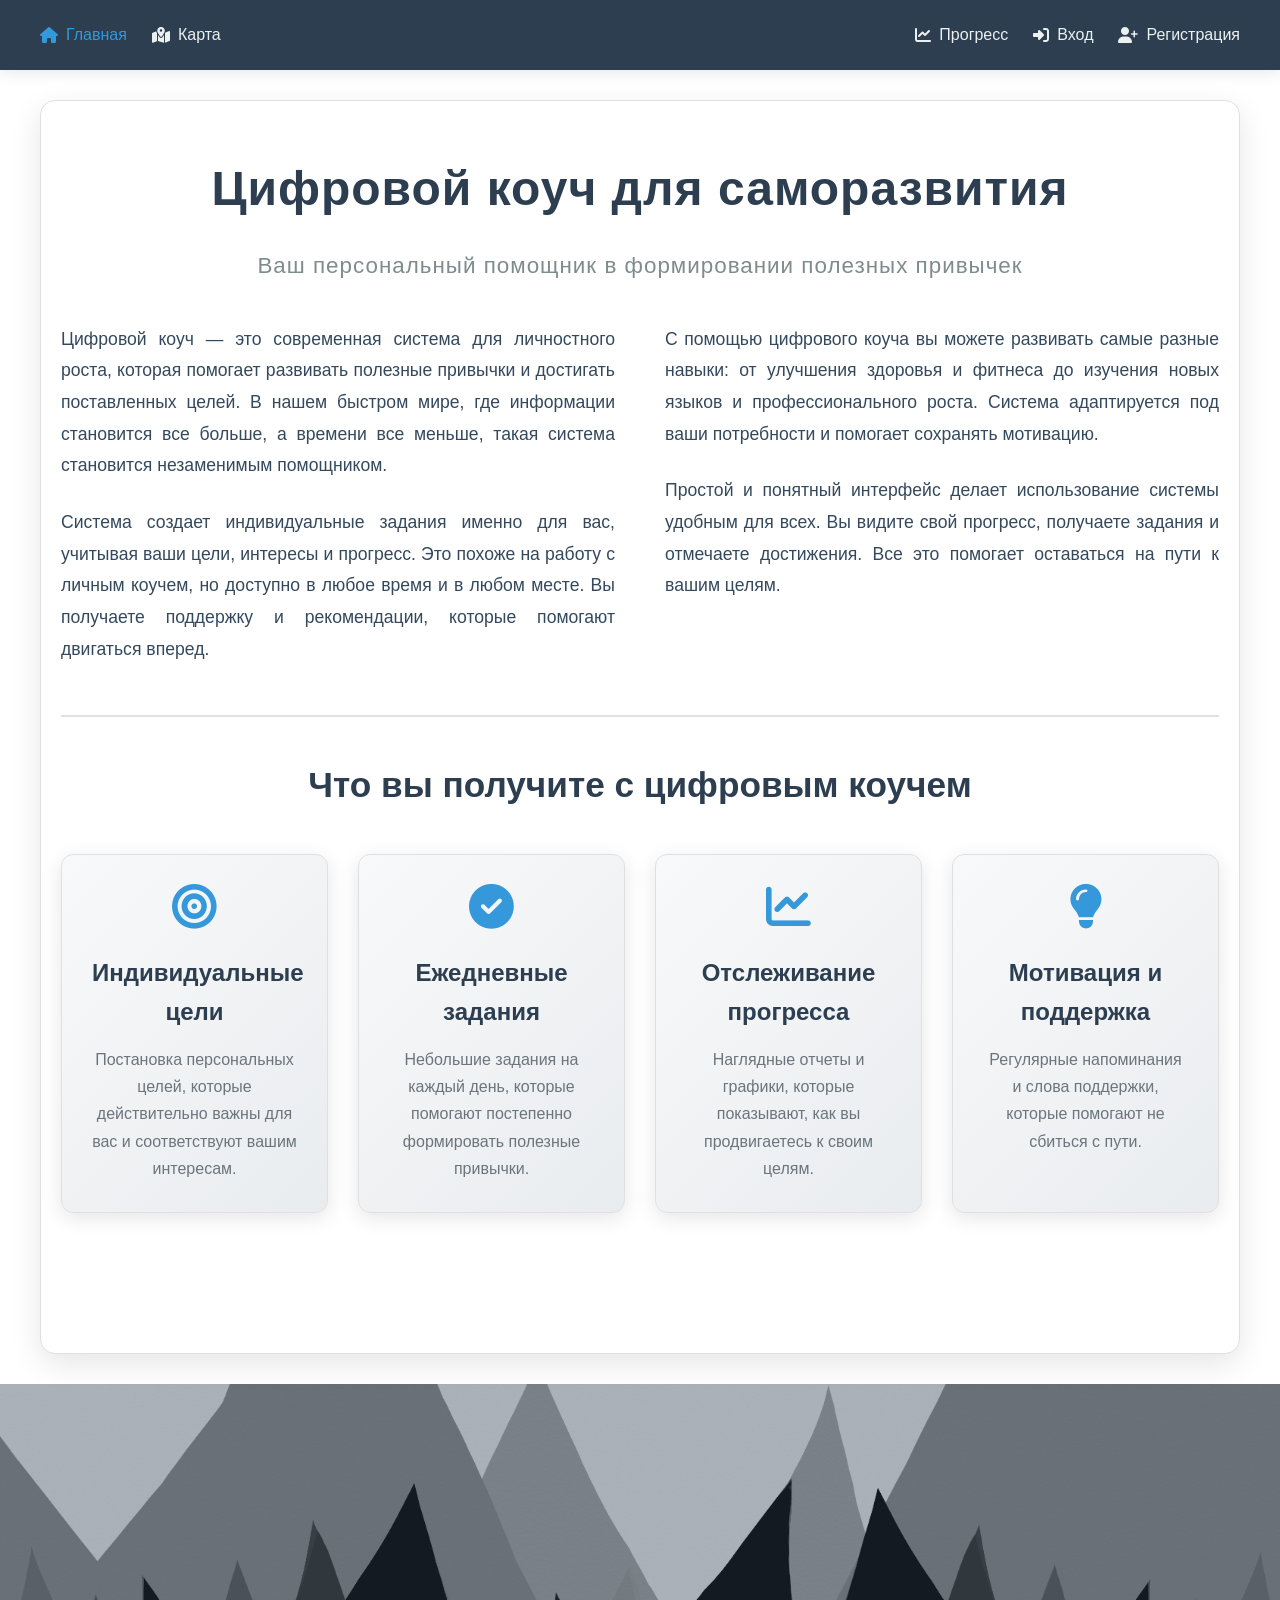
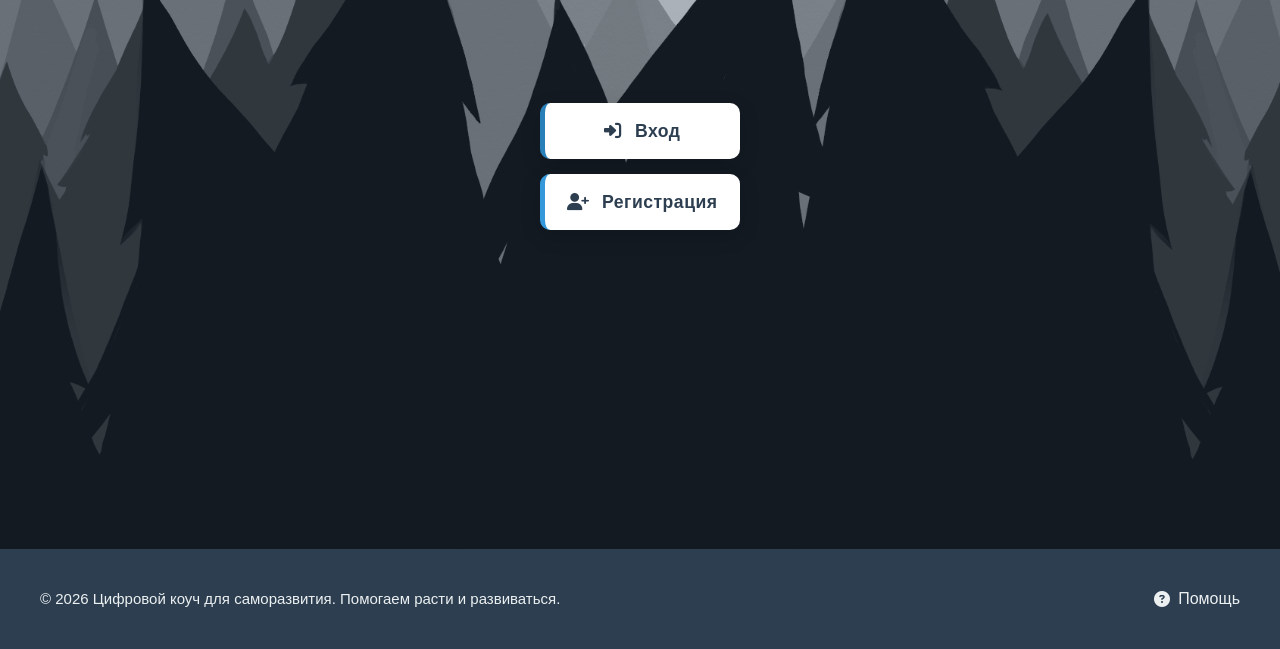
==== commit b2f2a00e: "Update index.html" ====
--- a/index.html
+++ b/index.html
@@ -490,7 +490,6 @@
             </div>
             <div class="footer-right">
                 <a href="#"><i class="fas fa-question-circle"></i> Помощь</a>
-                <a href="#"><i class="fas fa-user-friends"></i> Сообщество</a>
             </div>
         </div>
     </footer>
@@ -532,3 +531,4 @@
     </script>
 </body>
 </html>
+
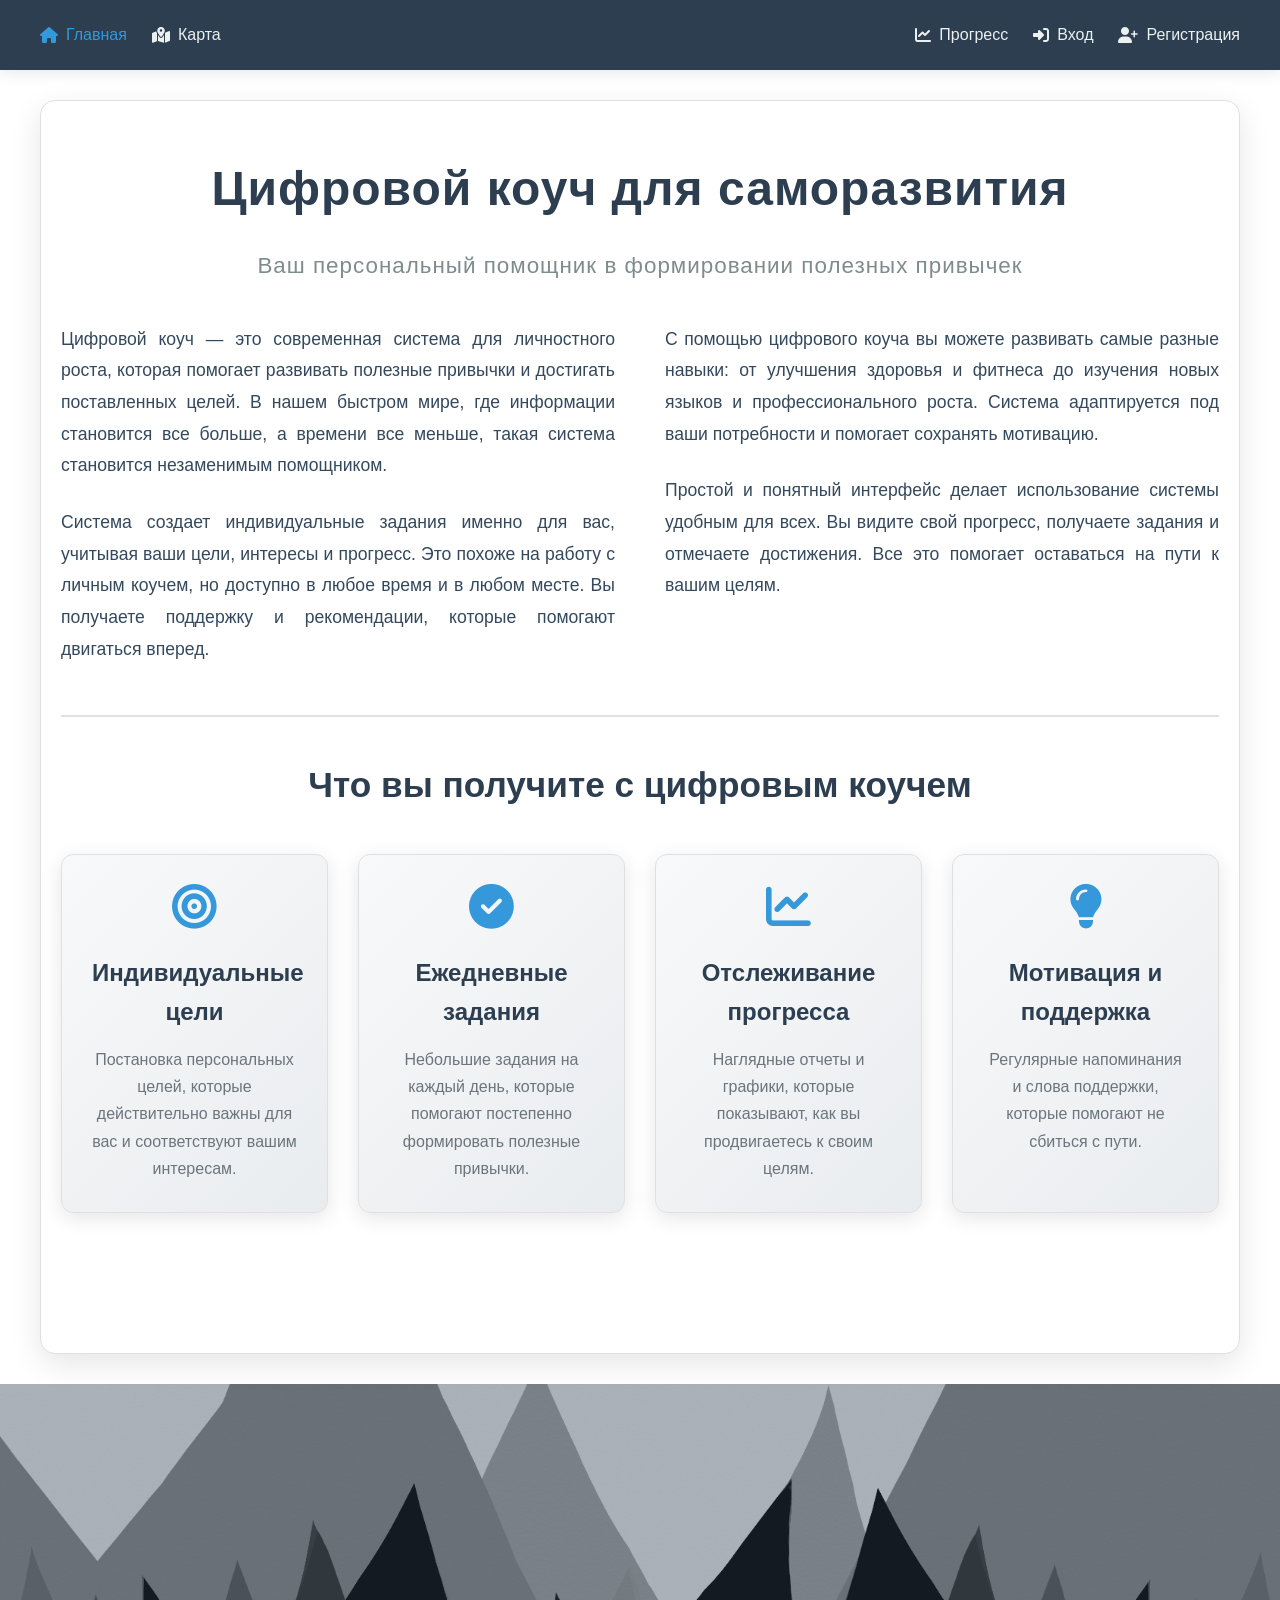
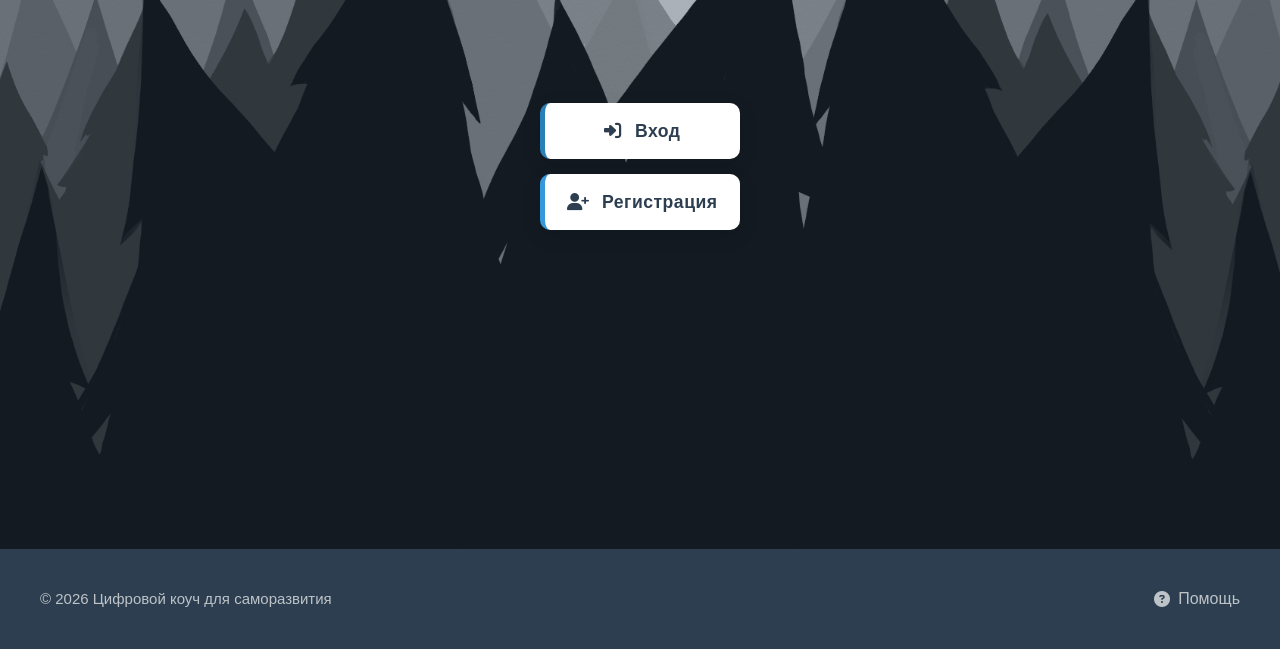
==== commit 53c2e8ec: "починила" ====
--- a/index.html
+++ b/index.html
@@ -7,7 +7,6 @@
     <link rel="stylesheet" href="style.css">
     <link rel="stylesheet" href="https://cdnjs.cloudflare.com/ajax/libs/font-awesome/6.4.0/css/all.min.css">
     <style>
-        /* 🌗 Переменные светлой и тёмной темы */
         :root {
             --bg-color: #ffffff;
             --text-color: #333333;
@@ -52,7 +51,6 @@
             --text-content-color: #cccccc;
         }
 
-        /* Применяем переменные */
         body {
             background-color: var(--bg-color);
             color: var(--text-color);
@@ -61,13 +59,14 @@
             display: flex;
             flex-direction: column;
             margin: 0;
+            font-family: 'Segoe UI', Tahoma, Geneva, Verdana, sans-serif;
         }
 
         .header {
             background-color: var(--header-bg);
             padding: 0 20px;
             height: 70px;
-            box-shadow: 0 2px 15px rgba(0, 0, 0, 0.1);
+            box-shadow: 0 2px 15px var(--shadow-color);
         }
 
         .nav {
@@ -231,6 +230,13 @@
             padding: 20px;
         }
 
+        .auth-buttons a {
+            text-decoration: none;
+            display: flex;
+            align-items: center;
+            justify-content: center;
+        }
+
         .auth-btn {
             padding: 14px 40px;
             font-size: 1.1rem;
@@ -246,14 +252,14 @@
             width: 200px;
             background-color: white;
             color: #2c3e50;
-            box-shadow: 0 6px 20px rgba(0, 0, 0, 0.15);
+            box-shadow: 0 6px 20px var(--shadow-color);
             letter-spacing: 0.5px;
             text-decoration: none;
         }
 
         .auth-btn:hover {
             transform: translateY(-5px);
-            box-shadow: 0 10px 25px rgba(0, 0, 0, 0.2);
+            box-shadow: 0 10px 25px var(--shadow-color);
             background-color: #f8f9fa;
         }
 
@@ -271,41 +277,17 @@
 
         .register-btn {
             border-left: 5px solid #3498db;
-        }
-
-        .welcome-message {
-            text-align: center;
-            margin-top: 30px;
-            padding: 20px;
-            background-color: var(--stat-bg);
-            border-radius: 10px;
-            border: 1px solid var(--primary-color);
-        }
-
-        .welcome-message h2 {
-            color: var(--title-color);
-            margin-bottom: 10px;
-        }
-
-        .welcome-message p {
-            font-size: 1.1rem;
-            color: var(--text-content-color);
-        }
-
-        .welcome-message a {
-            color: var(--primary-color);
-            text-decoration: none;
-            font-weight: bold;
-        }
-
-        .welcome-message a:hover {
-            text-decoration: underline;
         }
 
         .footer {
             background-color: var(--footer-bg);
             color: var(--footer-text);
             padding: 25px 20px;
+            min-height: 100px;
+            display: flex;
+            align-items: center;
+            flex-shrink: 0;
+            width: 100%;
             margin-top: auto;
         }
 
@@ -314,11 +296,13 @@
             justify-content: space-between;
             align-items: center;
             max-width: 1200px;
+            width: 100%;
             margin: 0 auto;
         }
 
         .footer-left span {
-            color: var(--footer-text);
+            font-size: 15px;
+            color: #bdc3c7;
         }
 
         .footer-right {
@@ -327,16 +311,17 @@
         }
 
         .footer-right a {
-            color: var(--footer-text);
+            color: #bdc3c7;
+            font-size: 16px;
             text-decoration: none;
-            font-size: 16px;
             transition: color 0.3s;
             display: flex;
             align-items: center;
             gap: 8px;
         }
 
-        .footer-right a:hover {
+        .footer-right a:hover,
+        .footer-right a.active {
             color: var(--primary-color);
         }
 
@@ -486,41 +471,37 @@
     <footer class="footer">
         <div class="footer-content">
             <div class="footer-left">
-                <span>© 2026 Цифровой коуч для саморазвития. Помогаем расти и развиваться.</span>
+                <span>© 2026 Цифровой коуч для саморазвития</span>
             </div>
             <div class="footer-right">
-                <a href="#"><i class="fas fa-question-circle"></i> Помощь</a>
+                <a href="help.html"><i class="fas fa-question-circle"></i> Помощь</a>
             </div>
         </div>
     </footer>
 
     <script src="script.js"></script>
-    
-    <!-- Скрипт для проверки авторизации и темы -->
     <script>
         document.addEventListener('DOMContentLoaded', function() {
-            // Применяем тему
             const savedTheme = localStorage.getItem('theme');
             if (savedTheme === 'dark') {
                 document.body.classList.add('dark-theme');
             }
             
-            // Проверяем авторизацию
             const token = localStorage.getItem('token');
             const fullImage = document.getElementById('fullImage');
             
             if (token) {
                 if (fullImage) fullImage.style.display = 'none';
                 
-                // Добавляем приветственное сообщение
                 const mainContent = document.querySelector('.main-content');
                 if (mainContent && !document.querySelector('.welcome-message')) {
                     const user = JSON.parse(localStorage.getItem('user') || '{}');
                     const welcomeDiv = document.createElement('div');
                     welcomeDiv.className = 'welcome-message';
+                    welcomeDiv.style.cssText = 'text-align: center; margin-top: 30px; padding: 20px; background-color: var(--stat-bg); border-radius: 10px; border: 1px solid var(--primary-color);';
                     welcomeDiv.innerHTML = `
-                        <h2>С возвращением, ${user.name || 'Пользователь'}!</h2>
-                        <p>Вы уже вошли в систему. Перейдите к <a href="locations.html">карте заданий</a> или в <a href="profile.html">профиль</a>.</p>
+                        <h2 style="color: var(--title-color); margin-bottom: 10px;">С возвращением, ${user.name || 'Пользователь'}!</h2>
+                        <p style="font-size: 1.1rem; color: var(--text-content-color);">Вы уже вошли в систему. Перейдите к <a href="locations.html" style="color: var(--primary-color); text-decoration: none; font-weight: bold;">карте заданий</a> или в <a href="profile.html" style="color: var(--primary-color); text-decoration: none; font-weight: bold;">профиль</a>.</p>
                     `;
                     mainContent.appendChild(welcomeDiv);
                 }
@@ -530,5 +511,4 @@
         });
     </script>
 </body>
-</html>
-
+</html>
--- a/style.css
+++ b/style.css
@@ -1,4 +1,3 @@
-/* Общие стили */
 * {
     margin: 0;
     padding: 0;
@@ -15,7 +14,6 @@
     flex-direction: column;
 }
 
-/* Шапка */
 .header {
     background-color: #2c3e50;
     color: white;
@@ -58,7 +56,6 @@
     color: #3498db;
 }
 
-/* Основной контент */
 .main-content {
     padding: 50px 20px;
     max-width: 1200px;
@@ -107,7 +104,6 @@
     text-align: justify;
 }
 
-/* 🌗 Переменные светлой и тёмной темы */
 :root {
     --bg-color: #ffffff;
     --text-color: #333333;
@@ -142,7 +138,6 @@
     --hover-bg: #3d3d3d;
 }
 
-/* Применяем переменные к основным элементам */
 body {
     background-color: var(--bg-color);
     color: var(--text-color);
@@ -212,7 +207,7 @@
 .footer-right a:hover {
     color: var(--primary-color);
 }
-/* Дополнительный раздел */
+
 .additional-section {
     padding: 40px 0;
     border-top: 2px solid #ecf0f1;
@@ -265,7 +260,6 @@
     line-height: 1.7;
 }
 
-/* Изображение */
 .full-image {
     height: 85vh;
     min-height: 600px;
@@ -290,7 +284,6 @@
     background: rgba(44, 62, 80, 0.4);
 }
 
-/* Кнопки авторизации */
 .auth-buttons {
     position: relative;
     z-index: 20;
@@ -350,7 +343,6 @@
     border-left: 5px solid #3498db;
 }
 
-/* Подвал */
 .footer {
     background-color: #2c3e50;
     color: #ecf0f1;
@@ -396,7 +388,6 @@
     color: #3498db;
 }
 
-/* Адаптивность */
 @media (max-width: 768px) {
     body {
         min-height: 100vh;
@@ -490,7 +481,6 @@
     }
 }
 
-/* Дополнительные стили для карты и навигации */
 .nav-left a i.fa-map-marked-alt {
     color: inherit;
 }
@@ -531,9 +521,8 @@
 
 .location-btn i {
     font-size: 1.1rem;
-
-}
-/* Стили переключателя темы */
+}
+
 .switch {
     position: relative;
     display: inline-block;
@@ -581,4 +570,4 @@
 
 input:checked + .slider:before {
     transform: translateX(26px);
-}
+}
